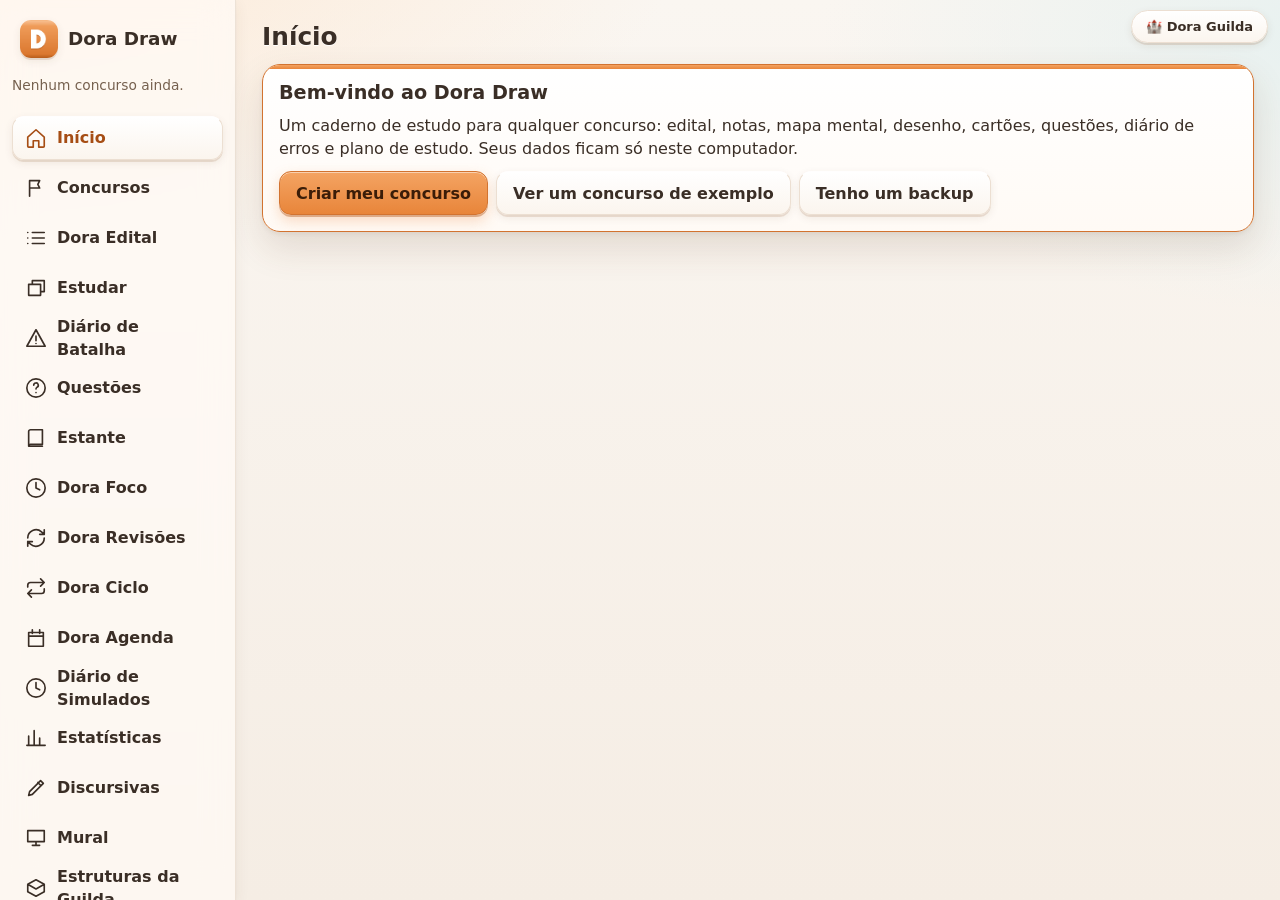
==== draw/index.html @ e2580a94 "Dora Draw edição geral dentro da Dora Guilda (draw/): organizador de estudo com edital, foco, revisõ" ====
<!doctype html>
<html lang="pt-BR" data-theme="claro" class="k3d">
<head>
<meta charset="utf-8">
<meta name="viewport" content="width=device-width, initial-scale=1, viewport-fit=cover">
<title>Dora Draw</title>
<link rel="icon" href="icones/icone-32.png">
<link rel="manifest" href="manifest.webmanifest">
<meta name="theme-color" content="#e8853a">
<link rel="apple-touch-icon" href="icones/icone-192.png">
<script src="src/tema-cedo.js"></script>
<script src="ponte.js"></script>
<link rel="stylesheet" href="temas/temas.css">
<link rel="stylesheet" href="temas/kit-3d.base.css">
<link rel="stylesheet" href="src/app.css">
</head>
<body>
<div id="app">
  <nav id="lateral" aria-label="Menu principal"></nav>
  <main id="principal" tabindex="-1"></main>
</div>
<nav id="baixo" aria-label="Menu rápido"></nav>
<div id="avisos" aria-live="polite"></div>
<script src="src/logica.js"></script>
<script src="src/db.js"></script>
<script src="src/editores.js"></script>
<script src="src/ia.js"></script>
<script src="src/app.js"></script>
<script src="src/v-conc.js"></script>
<script src="src/v-topico.js"></script>
<script src="src/v-estudo.js"></script>
<script src="src/v-banco.js"></script>
<script src="src/v-estante.js"></script>
<script src="src/v-plano.js"></script>
<script src="src/v-ia.js"></script>
<script src="src/v-extras.js"></script>
<script src="src/v-guilda.js"></script>
<script src="src/iniciar.js"></script>
<script src="pwa.js"></script>
</body>
</html>
---- draw/temas/temas.css ----
/* Temas da Reta Final: GERADO por gerar.js a partir de fonte-temas.js (não edite à mão).
   Mesmos nomes de tokens de app/src/styles.css. Cada tema vale em <html data-theme="id"> e em qualquer
   elemento com data-tema="id" (cartões-prévia). "claro" e "escuro" são idênticos aos de hoje; "auto" segue o sistema.
   Contraste conferido por contraste.js (texto 4,5:1; alto-contraste busca 7:1). */
:root[data-theme="claro"], [data-tema="claro"] {
  --bg: #faf6f1;
  --bg-2: #f4ebe1;
  --paper: #ffffff;
  --paper-2: #fffaf5;
  --inset: #f6efe7;
  --ink: #3a2e26;
  --muted: #76614f;
  --line: #ecdfd2;
  --line-forte: #a3876f;
  --accent: #a64d14;
  --accent-soft: #fdeedd;
  --on-accent: #ffffff;
  --destaque: #e8853a;
  --destaque-2: #f4a463;
  --destaque-hover: #d9742a;
  --destaque-borda: #d27330;
  --on-destaque: #3b1d08;
  --azul: #1f6470;
  --azul-soft: #e1eff1;
  --warn: #8a5600;
  --warn-soft: #fbf0d9;
  --ok: #23704a;
  --ok-soft: #e3f3e8;
  --bad: #b0372b;
  --bad-soft: #fbe5e1;
  --sec-treino: #fde3cc;
  --sec-treino-2: #fff1e4;
  --sec-treino-ico: #b4561a;
  --sec-memoria: #ece4f6;
  --sec-memoria-2: #f6f1fb;
  --sec-memoria-ico: #6a4a9c;
  --sec-acompanhar: #dcecee;
  --sec-acompanhar-2: #eef6f7;
  --sec-acompanhar-ico: #1f6470;
  --sec-apoio: #e2f1e4;
  --sec-apoio-2: #f1f8f2;
  --sec-apoio-ico: #2d6b3c;
  --marca-texto: #ffe7a8;
  --marca-texto-2: #d8efff;
  --vidro: rgba(255, 250, 245, .78);
  --vidro-borda: rgba(236, 223, 210, .9);
  --brilho: rgba(255, 255, 255, .95);
  --fundo-grad: radial-gradient(1100px 520px at 0% -8%, #fde9d5 0%, rgba(253, 233, 213, 0) 62%), radial-gradient(900px 480px at 105% 4%, #e7f1f0 0%, rgba(231, 241, 240, 0) 58%), linear-gradient(180deg, #faf6f1 0%, #f5ede4 100%);
  --sombra: 0 1px 2px rgba(92, 56, 26, .06), 0 8px 24px rgba(92, 56, 26, .10);
  --sombra-1: 0 1px 1px rgba(92, 56, 26, .05), 0 4px 14px rgba(92, 56, 26, .07);
  --sombra-2: 0 2px 4px rgba(92, 56, 26, .07), 0 16px 36px rgba(92, 56, 26, .14);
  --sombra-btn: inset 0 1px 0 rgba(255, 255, 255, .95), 0 2px 0 rgba(150, 96, 52, .16), 0 3px 8px rgba(92, 56, 26, .09);
  --sombra-btn-p: inset 0 1px 0 rgba(255, 255, 255, .5), 0 2px 0 rgba(170, 80, 20, .38), 0 6px 14px rgba(232, 133, 58, .28);
  --sombra-afundado: inset 0 2px 4px rgba(92, 56, 26, .14);
  --sombra-ponto: 0 1px 3px rgba(92, 56, 26, .28);
  --grad-btn: linear-gradient(180deg, #ffffff 0%, #fbf5ee 100%);
  --grad-btn-p: linear-gradient(180deg, #f4a463 0%, #e8853a 100%);
  --grad-btn-p-hover: linear-gradient(180deg, #f2994f 0%, #d9742a 100%);
  color-scheme: light;
}
:root[data-theme="escuro"], [data-tema="escuro"] {
  --bg: #2a2420;
  --bg-2: #241f1b;
  --paper: #342c27;
  --paper-2: #3a312b;
  --inset: #2e2723;
  --ink: #f2e8df;
  --muted: #c9b6a7;
  --line: #4a3f37;
  --line-forte: #8f7a6a;
  --accent: #f2a66a;
  --accent-soft: #4a3424;
  --on-accent: #2a1606;
  --destaque: #e8964f;
  --destaque-2: #f0a865;
  --destaque-hover: #f2a870;
  --destaque-borda: #c47a3c;
  --on-destaque: #2a1606;
  --azul: #7cc4cf;
  --azul-soft: #1f3a3e;
  --warn: #f0bf6a;
  --warn-soft: #46381f;
  --ok: #7fd3a0;
  --ok-soft: #213a2b;
  --bad: #f4998d;
  --bad-soft: #4a2925;
  --sec-treino: #4a3424;
  --sec-treino-2: #3f2e22;
  --sec-treino-ico: #f2a66a;
  --sec-memoria: #3b3348;
  --sec-memoria-2: #342d40;
  --sec-memoria-ico: #c7b3ea;
  --sec-acompanhar: #1f3a3e;
  --sec-acompanhar-2: #1d3336;
  --sec-acompanhar-ico: #7cc4cf;
  --sec-apoio: #233a2a;
  --sec-apoio-2: #203325;
  --sec-apoio-ico: #8fd3a0;
  --marca-texto: #5a4a1e;
  --marca-texto-2: #1f3d52;
  --vidro: rgba(52, 44, 39, .82);
  --vidro-borda: rgba(255, 236, 220, .10);
  --brilho: rgba(255, 236, 220, .08);
  --fundo-grad: radial-gradient(1100px 520px at 0% -8%, #3a2c22 0%, rgba(58, 44, 34, 0) 62%), radial-gradient(900px 480px at 105% 4%, #22302f 0%, rgba(34, 48, 47, 0) 58%), linear-gradient(180deg, #2a2420 0%, #241f1b 100%);
  --sombra: 0 1px 2px rgba(0, 0, 0, .30), 0 8px 24px rgba(0, 0, 0, .28);
  --sombra-1: 0 1px 1px rgba(0, 0, 0, .25), 0 4px 14px rgba(0, 0, 0, .22);
  --sombra-2: 0 2px 4px rgba(0, 0, 0, .30), 0 16px 36px rgba(0, 0, 0, .34);
  --sombra-btn: inset 0 1px 0 rgba(255, 236, 220, .08), 0 2px 0 rgba(0, 0, 0, .35), 0 3px 8px rgba(0, 0, 0, .25);
  --sombra-btn-p: inset 0 1px 0 rgba(255, 236, 220, .35), 0 2px 0 rgba(0, 0, 0, .4), 0 6px 14px rgba(0, 0, 0, .3);
  --sombra-afundado: inset 0 2px 4px rgba(0, 0, 0, .35);
  --sombra-ponto: 0 1px 3px rgba(0, 0, 0, .5);
  --grad-btn: linear-gradient(180deg, #3a312b 0%, #342c27 100%);
  --grad-btn-p: linear-gradient(180deg, #f0a865 0%, #e8964f 100%);
  --grad-btn-p-hover: linear-gradient(180deg, #f3b47a 0%, #eba05c 100%);
  color-scheme: dark;
}
:root[data-theme="grafite"], [data-tema="grafite"] {
  --bg: #23272e;
  --bg-2: #1e2228;
  --paper: #2d323b;
  --paper-2: #333944;
  --inset: #272b33;
  --ink: #e9edf3;
  --muted: #aeb7c4;
  --line: #3e4551;
  --line-forte: #7f8999;
  --accent: #93bbf2;
  --accent-soft: #2b3b52;
  --on-accent: #0f1d33;
  --destaque: #75a6ea;
  --destaque-2: #8ab5ef;
  --destaque-hover: #9cc2f3;
  --destaque-borda: #5585c6;
  --on-destaque: #0c1829;
  --azul: #8ccadb;
  --azul-soft: #20363f;
  --warn: #f0c275;
  --warn-soft: #41381f;
  --ok: #88d7a8;
  --ok-soft: #1f392c;
  --bad: #f4a299;
  --bad-soft: #4a2b2b;
  --sec-treino: #47372a;
  --sec-treino-2: #3d3026;
  --sec-treino-ico: #f1aa72;
  --sec-memoria: #3a3651;
  --sec-memoria-2: #332f48;
  --sec-memoria-ico: #c6b8ef;
  --sec-acompanhar: #203b44;
  --sec-acompanhar-2: #1d343b;
  --sec-acompanhar-ico: #86cbd9;
  --sec-apoio: #253b2f;
  --sec-apoio-2: #213429;
  --sec-apoio-ico: #93d6a8;
  --marca-texto: #5a4c22;
  --marca-texto-2: #21405a;
  --vidro: rgba(45, 50, 59, 0.82);
  --vidro-borda: rgba(220, 232, 255, 0.11);
  --brilho: rgba(220, 232, 255, 0.1);
  --fundo-grad: radial-gradient(1100px 520px at 0% -8%, #303846 0%, rgba(48, 56, 70, 0) 62%), radial-gradient(900px 480px at 105% 4%, #243338 0%, rgba(36, 51, 56, 0) 58%), linear-gradient(180deg, #23272e 0%, #1e2228 100%);
  --sombra: 0 1px 2px rgba(0, 0, 0, .34), 0 10px 26px rgba(0, 0, 0, .32);
  --sombra-1: 0 1px 1px rgba(0, 0, 0, .30), 0 4px 14px rgba(0, 0, 0, .26);
  --sombra-2: 0 2px 4px rgba(0, 0, 0, .36), 0 18px 40px rgba(0, 0, 0, .40);
  --sombra-btn: inset 0 1px 0 rgba(220, 232, 255, 0.1), 0 2px 0 rgba(0, 0, 0, .40), 0 3px 8px rgba(0, 0, 0, .28);
  --sombra-btn-p: inset 0 1px 0 rgba(255, 255, 255, .38), 0 2px 0 rgba(0, 0, 0, .45), 0 6px 16px rgba(117, 166, 234, .30);
  --sombra-afundado: inset 0 2px 5px rgba(0, 0, 0, .42);
  --sombra-ponto: 0 1px 3px rgba(0, 0, 0, .55);
  --grad-btn: linear-gradient(180deg, #333944 0%, #2d323b 100%);
  --grad-btn-p: linear-gradient(180deg, #8ab5ef 0%, #75a6ea 100%);
  --grad-btn-p-hover: linear-gradient(180deg, #9cc2f3 0%, #8ab5ef 100%);
  color-scheme: dark;
}
:root[data-theme="meia-noite"], [data-tema="meia-noite"] {
  --bg: #162034;
  --bg-2: #121a2c;
  --paper: #1f2a46;
  --paper-2: #25314f;
  --inset: #19233a;
  --ink: #ebf0fb;
  --muted: #adbad3;
  --line: #33405f;
  --line-forte: #7586ab;
  --accent: #ffc46b;
  --accent-soft: #3b3422;
  --on-accent: #241600;
  --destaque: #f5b14a;
  --destaque-2: #f8c16c;
  --destaque-hover: #fac97b;
  --destaque-borda: #c98b2c;
  --on-destaque: #221400;
  --azul: #92c7ff;
  --azul-soft: #1e3557;
  --warn: #ffd481;
  --warn-soft: #3d3521;
  --ok: #87dcaa;
  --ok-soft: #183b2e;
  --bad: #ffa398;
  --bad-soft: #4a2433;
  --sec-treino: #3e3425;
  --sec-treino-2: #362e23;
  --sec-treino-ico: #f8c16c;
  --sec-memoria: #302e57;
  --sec-memoria-2: #2a294d;
  --sec-memoria-ico: #c5bbf3;
  --sec-acompanhar: #1c3752;
  --sec-acompanhar-2: #1a3149;
  --sec-acompanhar-ico: #92c7ff;
  --sec-apoio: #1e3b37;
  --sec-apoio-2: #1b3431;
  --sec-apoio-ico: #90ddc1;
  --marca-texto: #5c4a18;
  --marca-texto-2: #1e4060;
  --vidro: rgba(31, 42, 70, 0.82);
  --vidro-borda: rgba(210, 225, 255, 0.12);
  --brilho: rgba(210, 225, 255, 0.11);
  --fundo-grad: radial-gradient(1100px 520px at 0% -8%, #26335e 0%, rgba(38, 51, 94, 0) 62%), radial-gradient(900px 480px at 105% 4%, #3a3122 0%, rgba(58, 49, 34, 0) 58%), linear-gradient(180deg, #162034 0%, #121a2c 100%);
  --sombra: 0 1px 2px rgba(0, 0, 0, .34), 0 10px 26px rgba(0, 0, 0, .32);
  --sombra-1: 0 1px 1px rgba(0, 0, 0, .30), 0 4px 14px rgba(0, 0, 0, .26);
  --sombra-2: 0 2px 4px rgba(0, 0, 0, .36), 0 18px 40px rgba(0, 0, 0, .40);
  --sombra-btn: inset 0 1px 0 rgba(210, 225, 255, 0.11), 0 2px 0 rgba(0, 0, 0, .40), 0 3px 8px rgba(0, 0, 0, .28);
  --sombra-btn-p: inset 0 1px 0 rgba(255, 255, 255, .38), 0 2px 0 rgba(0, 0, 0, .45), 0 6px 16px rgba(245, 177, 74, .30);
  --sombra-afundado: inset 0 2px 5px rgba(0, 0, 0, .42);
  --sombra-ponto: 0 1px 3px rgba(0, 0, 0, .55);
  --grad-btn: linear-gradient(180deg, #25314f 0%, #1f2a46 100%);
  --grad-btn-p: linear-gradient(180deg, #f8c16c 0%, #f5b14a 100%);
  --grad-btn-p-hover: linear-gradient(180deg, #fac97b 0%, #f8c16c 100%);
  color-scheme: dark;
}
:root[data-theme="oceano"], [data-tema="oceano"] {
  --bg: #f1f8f9;
  --bg-2: #e3f1f3;
  --paper: #ffffff;
  --paper-2: #f6fbfc;
  --inset: #e8f3f5;
  --ink: #15343b;
  --muted: #4a6971;
  --line: #d3e6ea;
  --line-forte: #7a99a1;
  --accent: #0b6875;
  --accent-soft: #dcf1f4;
  --on-accent: #ffffff;
  --destaque: #2bb3c0;
  --destaque-2: #5ccad4;
  --destaque-hover: #22a3b0;
  --destaque-borda: #1d97a3;
  --on-destaque: #04262b;
  --azul: #1d5f8a;
  --azul-soft: #e0edf7;
  --warn: #8a5600;
  --warn-soft: #fbf0d9;
  --ok: #1f6e48;
  --ok-soft: #e0f2e8;
  --bad: #ad3428;
  --bad-soft: #fbe4e0;
  --sec-treino: #fde2d4;
  --sec-treino-2: #fff1ea;
  --sec-treino-ico: #ad4b1c;
  --sec-memoria: #e4e5f8;
  --sec-memoria-2: #f2f3fc;
  --sec-memoria-ico: #4d4fa0;
  --sec-acompanhar: #d4eef2;
  --sec-acompanhar-2: #eaf7f9;
  --sec-acompanhar-ico: #0b6875;
  --sec-apoio: #dcf2e5;
  --sec-apoio-2: #eef9f2;
  --sec-apoio-ico: #24683f;
  --marca-texto: #fff0a8;
  --marca-texto-2: #cdeefa;
  --vidro: rgba(246, 251, 252, 0.78);
  --vidro-borda: rgba(211, 230, 234, .9);
  --brilho: rgba(255, 255, 255, .95);
  --fundo-grad: radial-gradient(1100px 520px at 0% -8%, #d2eff2 0%, rgba(210, 239, 242, 0) 62%), radial-gradient(900px 480px at 105% 4%, #e1ebfa 0%, rgba(225, 235, 250, 0) 58%), linear-gradient(180deg, #f1f8f9 0%, #e5f1f3 100%);
  --sombra: 0 1px 2px rgba(20, 74, 84, .06), 0 8px 24px rgba(20, 74, 84, .10);
  --sombra-1: 0 1px 1px rgba(20, 74, 84, .05), 0 4px 14px rgba(20, 74, 84, .07);
  --sombra-2: 0 2px 4px rgba(20, 74, 84, .07), 0 16px 36px rgba(20, 74, 84, .14);
  --sombra-btn: inset 0 1px 0 rgba(255, 255, 255, .95), 0 2px 0 rgba(40, 120, 130, .18), 0 3px 8px rgba(20, 74, 84, .09);
  --sombra-btn-p: inset 0 1px 0 rgba(255, 255, 255, .5), 0 2px 0 rgba(20, 120, 130, .38), 0 6px 14px rgba(43, 179, 192, .28);
  --sombra-afundado: inset 0 2px 4px rgba(20, 74, 84, .14);
  --sombra-ponto: 0 1px 3px rgba(20, 74, 84, .28);
  --grad-btn: linear-gradient(180deg, #ffffff 0%, #f1f8f9 100%);
  --grad-btn-p: linear-gradient(180deg, #5ccad4 0%, #2bb3c0 100%);
  --grad-btn-p-hover: linear-gradient(180deg, #2bb3c0 0%, #22a3b0 100%);
  color-scheme: light;
}
:root[data-theme="floresta"], [data-tema="floresta"] {
  --bg: #f3f6f0;
  --bg-2: #e8eee2;
  --paper: #ffffff;
  --paper-2: #f8faf5;
  --inset: #ecf1e7;
  --ink: #23321f;
  --muted: #55654f;
  --line: #dce5d4;
  --line-forte: #86977c;
  --accent: #3d692c;
  --accent-soft: #e6f0dd;
  --on-accent: #ffffff;
  --destaque: #7fae5e;
  --destaque-2: #9cc47e;
  --destaque-hover: #71a150;
  --destaque-borda: #64924a;
  --on-destaque: #122108;
  --azul: #2a646e;
  --azul-soft: #e0eef0;
  --warn: #865300;
  --warn-soft: #f8efd6;
  --ok: #286938;
  --ok-soft: #e2f1e4;
  --bad: #a8372b;
  --bad-soft: #f8e4df;
  --sec-treino: #f5e4cf;
  --sec-treino-2: #fbf2e7;
  --sec-treino-ico: #985619;
  --sec-memoria: #ebe4f3;
  --sec-memoria-2: #f5f1f9;
  --sec-memoria-ico: #67508e;
  --sec-acompanhar: #dbebeb;
  --sec-acompanhar-2: #eef6f6;
  --sec-acompanhar-ico: #2a646e;
  --sec-apoio: #dfeed4;
  --sec-apoio-2: #f0f7eb;
  --sec-apoio-ico: #3d692c;
  --marca-texto: #fbe9a0;
  --marca-texto-2: #d6eedd;
  --vidro: rgba(248, 250, 245, 0.78);
  --vidro-borda: rgba(220, 229, 212, .9);
  --brilho: rgba(255, 255, 255, .95);
  --fundo-grad: radial-gradient(1100px 520px at 0% -8%, #e0edd3 0%, rgba(224, 237, 211, 0) 62%), radial-gradient(900px 480px at 105% 4%, #eeeed8 0%, rgba(238, 238, 216, 0) 58%), linear-gradient(180deg, #f3f6f0 0%, #e9efe3 100%);
  --sombra: 0 1px 2px rgba(42, 62, 30, .06), 0 8px 24px rgba(42, 62, 30, .10);
  --sombra-1: 0 1px 1px rgba(42, 62, 30, .05), 0 4px 14px rgba(42, 62, 30, .07);
  --sombra-2: 0 2px 4px rgba(42, 62, 30, .07), 0 16px 36px rgba(42, 62, 30, .14);
  --sombra-btn: inset 0 1px 0 rgba(255, 255, 255, .95), 0 2px 0 rgba(80, 110, 60, .18), 0 3px 8px rgba(42, 62, 30, .09);
  --sombra-btn-p: inset 0 1px 0 rgba(255, 255, 255, .5), 0 2px 0 rgba(70, 110, 40, .38), 0 6px 14px rgba(127, 174, 94, .28);
  --sombra-afundado: inset 0 2px 4px rgba(42, 62, 30, .14);
  --sombra-ponto: 0 1px 3px rgba(42, 62, 30, .28);
  --grad-btn: linear-gradient(180deg, #ffffff 0%, #f4f7f1 100%);
  --grad-btn-p: linear-gradient(180deg, #9cc47e 0%, #7fae5e 100%);
  --grad-btn-p-hover: linear-gradient(180deg, #7fae5e 0%, #71a150 100%);
  color-scheme: light;
}
:root[data-theme="lavanda"], [data-tema="lavanda"] {
  --bg: #f6f3fa;
  --bg-2: #ece6f5;
  --paper: #ffffff;
  --paper-2: #fbf9fd;
  --inset: #f0ebf7;
  --ink: #2d2540;
  --muted: #62587a;
  --line: #e3dcef;
  --line-forte: #958aab;
  --accent: #673da5;
  --accent-soft: #efe6fb;
  --on-accent: #ffffff;
  --destaque: #a882e2;
  --destaque-2: #bd9eeb;
  --destaque-hover: #9a72d9;
  --destaque-borda: #8a63c8;
  --on-destaque: #1c0c35;
  --azul: #2e5e8e;
  --azul-soft: #e3edf7;
  --warn: #8a5600;
  --warn-soft: #fbf0d9;
  --ok: #23704a;
  --ok-soft: #e3f3e8;
  --bad: #b0372b;
  --bad-soft: #fbe5e1;
  --sec-treino: #fbe1d6;
  --sec-treino-2: #fdf0ea;
  --sec-treino-ico: #a54d20;
  --sec-memoria: #e8def8;
  --sec-memoria-2: #f4effc;
  --sec-memoria-ico: #673da5;
  --sec-acompanhar: #dae8f5;
  --sec-acompanhar-2: #edf4fa;
  --sec-acompanhar-ico: #2e5e8e;
  --sec-apoio: #dff1e6;
  --sec-apoio-2: #f0f8f3;
  --sec-apoio-ico: #2b693a;
  --marca-texto: #fde9a8;
  --marca-texto-2: #e2dcff;
  --vidro: rgba(251, 249, 253, 0.78);
  --vidro-borda: rgba(227, 220, 239, .9);
  --brilho: rgba(255, 255, 255, .95);
  --fundo-grad: radial-gradient(1100px 520px at 0% -8%, #ebdffb 0%, rgba(235, 223, 251, 0) 62%), radial-gradient(900px 480px at 105% 4%, #fbe3ee 0%, rgba(251, 227, 238, 0) 58%), linear-gradient(180deg, #f6f3fa 0%, #eee8f6 100%);
  --sombra: 0 1px 2px rgba(62, 40, 104, .06), 0 8px 24px rgba(62, 40, 104, .10);
  --sombra-1: 0 1px 1px rgba(62, 40, 104, .05), 0 4px 14px rgba(62, 40, 104, .07);
  --sombra-2: 0 2px 4px rgba(62, 40, 104, .07), 0 16px 36px rgba(62, 40, 104, .14);
  --sombra-btn: inset 0 1px 0 rgba(255, 255, 255, .95), 0 2px 0 rgba(110, 80, 160, .18), 0 3px 8px rgba(62, 40, 104, .09);
  --sombra-btn-p: inset 0 1px 0 rgba(255, 255, 255, .5), 0 2px 0 rgba(100, 60, 170, .38), 0 6px 14px rgba(168, 130, 226, .28);
  --sombra-afundado: inset 0 2px 4px rgba(62, 40, 104, .14);
  --sombra-ponto: 0 1px 3px rgba(62, 40, 104, .28);
  --grad-btn: linear-gradient(180deg, #ffffff 0%, #f7f4fb 100%);
  --grad-btn-p: linear-gradient(180deg, #bd9eeb 0%, #a882e2 100%);
  --grad-btn-p-hover: linear-gradient(180deg, #a882e2 0%, #9a72d9 100%);
  color-scheme: light;
}
:root[data-theme="areia"], [data-tema="areia"] {
  --bg: #f4ecd8;
  --bg-2: #ebe0c6;
  --paper: #fbf6ea;
  --paper-2: #f8f1e0;
  --inset: #efe5cd;
  --ink: #3b2f1e;
  --muted: #67563c;
  --line: #e2d5b8;
  --line-forte: #97845f;
  --accent: #86460f;
  --accent-soft: #f3e2c4;
  --on-accent: #fffaf0;
  --destaque: #cc8d42;
  --destaque-2: #dba560;
  --destaque-hover: #bd7d32;
  --destaque-borda: #a8702d;
  --on-destaque: #281603;
  --azul: #2c5b62;
  --azul-soft: #e0e8df;
  --warn: #7a4f00;
  --warn-soft: #f3e6c4;
  --ok: #2b663b;
  --ok-soft: #e3ecd6;
  --bad: #9f3529;
  --bad-soft: #f4ddd0;
  --sec-treino: #f2dbbf;
  --sec-treino-2: #f8ecd8;
  --sec-treino-ico: #8f4b14;
  --sec-memoria: #e8dde6;
  --sec-memoria-2: #f3ecee;
  --sec-memoria-ico: #684779;
  --sec-acompanhar: #dae3d8;
  --sec-acompanhar-2: #ebf0e6;
  --sec-acompanhar-ico: #2c5b62;
  --sec-apoio: #e1e7cb;
  --sec-apoio-2: #eff2e0;
  --sec-apoio-ico: #46652a;
  --marca-texto: #f5dd88;
  --marca-texto-2: #d3e4dd;
  --vidro: rgba(248, 241, 224, 0.8);
  --vidro-borda: rgba(226, 213, 184, .9);
  --brilho: rgba(255, 252, 242, .95);
  --fundo-grad: radial-gradient(1100px 520px at 0% -8%, #f1ddba 0%, rgba(241, 221, 186, 0) 62%), radial-gradient(900px 480px at 105% 4%, #e7e5cd 0%, rgba(231, 229, 205, 0) 58%), linear-gradient(180deg, #f4ecd8 0%, #ece1c8 100%);
  --sombra: 0 1px 2px rgba(92, 66, 28, .06), 0 8px 24px rgba(92, 66, 28, .10);
  --sombra-1: 0 1px 1px rgba(92, 66, 28, .05), 0 4px 14px rgba(92, 66, 28, .07);
  --sombra-2: 0 2px 4px rgba(92, 66, 28, .07), 0 16px 36px rgba(92, 66, 28, .14);
  --sombra-btn: inset 0 1px 0 rgba(255, 252, 242, .95), 0 2px 0 rgba(140, 104, 56, .18), 0 3px 8px rgba(92, 66, 28, .09);
  --sombra-btn-p: inset 0 1px 0 rgba(255, 255, 255, .5), 0 2px 0 rgba(150, 90, 30, .38), 0 6px 14px rgba(204, 141, 66, .28);
  --sombra-afundado: inset 0 2px 4px rgba(92, 66, 28, .14);
  --sombra-ponto: 0 1px 3px rgba(92, 66, 28, .28);
  --grad-btn: linear-gradient(180deg, #fbf6ea 0%, #f5eedd 100%);
  --grad-btn-p: linear-gradient(180deg, #dba560 0%, #cc8d42 100%);
  --grad-btn-p-hover: linear-gradient(180deg, #cc8d42 0%, #bd7d32 100%);
  color-scheme: light;
}
:root[data-theme="neon"], [data-tema="neon"] {
  --bg: #1a1b2c;
  --bg-2: #161727;
  --paper: #23253a;
  --paper-2: #292b44;
  --inset: #1e2033;
  --ink: #eff0ff;
  --muted: #b3b6d9;
  --line: #363859;
  --line-forte: #7a7eb0;
  --accent: #5ae6f2;
  --accent-soft: #143a45;
  --on-accent: #03161a;
  --destaque: #ff62c9;
  --destaque-2: #ff86d7;
  --destaque-hover: #ff7ad2;
  --destaque-borda: #c43f9a;
  --on-destaque: #2a0420;
  --azul: #78bdff;
  --azul-soft: #1a2e4c;
  --warn: #ffd36b;
  --warn-soft: #3b3219;
  --ok: #64f0ab;
  --ok-soft: #133a2b;
  --bad: #ff8fa0;
  --bad-soft: #46192c;
  --sec-treino: #3d1c3b;
  --sec-treino-2: #341935;
  --sec-treino-ico: #ff86d7;
  --sec-memoria: #2c2150;
  --sec-memoria-2: #271e47;
  --sec-memoria-ico: #c6aaff;
  --sec-acompanhar: #113642;
  --sec-acompanhar-2: #10303a;
  --sec-acompanhar-ico: #5ae6f2;
  --sec-apoio: #143b30;
  --sec-apoio-2: #12342a;
  --sec-apoio-ico: #64f0ab;
  --marca-texto: #4c3c12;
  --marca-texto-2: #15395c;
  --vidro: rgba(35, 37, 58, 0.8);
  --vidro-borda: rgba(180, 240, 255, 0.16);
  --brilho: rgba(180, 240, 255, 0.13);
  --fundo-grad: radial-gradient(1100px 520px at 0% -8%, #33184c 0%, rgba(51, 24, 76, 0) 62%), radial-gradient(900px 480px at 105% 4%, #0f3444 0%, rgba(15, 52, 68, 0) 58%), linear-gradient(180deg, #1a1b2c 0%, #161727 100%);
  --sombra: 0 1px 2px rgba(0, 0, 0, .34), 0 10px 26px rgba(0, 0, 0, .32);
  --sombra-1: 0 1px 1px rgba(0, 0, 0, .30), 0 4px 14px rgba(0, 0, 0, .26);
  --sombra-2: 0 2px 4px rgba(0, 0, 0, .36), 0 18px 40px rgba(0, 0, 0, .40);
  --sombra-btn: inset 0 1px 0 rgba(180, 240, 255, 0.13), 0 2px 0 rgba(0, 0, 0, .40), 0 3px 8px rgba(0, 0, 0, .28);
  --sombra-btn-p: inset 0 1px 0 rgba(255, 255, 255, .38), 0 2px 0 rgba(0, 0, 0, .45), 0 6px 16px rgba(255, 98, 201, .30);
  --sombra-afundado: inset 0 2px 5px rgba(0, 0, 0, .42);
  --sombra-ponto: 0 1px 3px rgba(0, 0, 0, .55);
  --grad-btn: linear-gradient(180deg, #292b44 0%, #23253a 100%);
  --grad-btn-p: linear-gradient(180deg, #ff86d7 0%, #ff62c9 100%);
  --grad-btn-p-hover: linear-gradient(180deg, #ff7ad2 0%, #ff86d7 100%);
  color-scheme: dark;
}
:root[data-theme="alto-contraste"], [data-tema="alto-contraste"] {
  --bg: #fffef9;
  --bg-2: #f5f3ea;
  --paper: #ffffff;
  --paper-2: #fffef9;
  --inset: #f2f0e6;
  --ink: #0b0b0b;
  --muted: #2e2e2e;
  --line: #6b6b6b;
  --line-forte: #3a3a3a;
  --accent: #8a2c00;
  --accent-soft: #fff0e0;
  --on-accent: #ffffff;
  --destaque: #ffb36b;
  --destaque-2: #ffc38a;
  --destaque-hover: #ffa552;
  --destaque-borda: #5a2a00;
  --on-destaque: #000000;
  --azul: #003f6b;
  --azul-soft: #e6f1fa;
  --warn: #5e3800;
  --warn-soft: #fff3d6;
  --ok: #0a4f2c;
  --ok-soft: #e3f5ea;
  --bad: #8a1a0f;
  --bad-soft: #ffe7e2;
  --sec-treino: #ffe4cc;
  --sec-treino-2: #fff1e4;
  --sec-treino-ico: #7a3300;
  --sec-memoria: #ece2fb;
  --sec-memoria-2: #f6f1fd;
  --sec-memoria-ico: #4a2785;
  --sec-acompanhar: #d9edf0;
  --sec-acompanhar-2: #eef7f8;
  --sec-acompanhar-ico: #0d4a55;
  --sec-apoio: #ddf2e2;
  --sec-apoio-2: #eff9f1;
  --sec-apoio-ico: #1a5229;
  --marca-texto: #ffe26a;
  --marca-texto-2: #bfe6ff;
  --vidro: rgba(255, 255, 255, .95);
  --vidro-borda: rgba(0, 0, 0, .55);
  --brilho: rgba(255, 255, 255, 1);
  --fundo-grad: linear-gradient(180deg, #fffef9 0%, #f6f4ec 100%);
  --sombra: 0 1px 0 rgba(0, 0, 0, .40), 0 8px 20px rgba(0, 0, 0, .16);
  --sombra-1: 0 1px 0 rgba(0, 0, 0, .35), 0 4px 12px rgba(0, 0, 0, .12);
  --sombra-2: 0 2px 0 rgba(0, 0, 0, .40), 0 14px 30px rgba(0, 0, 0, .22);
  --sombra-btn: inset 0 1px 0 rgba(255, 255, 255, 1), 0 2px 0 rgba(0, 0, 0, .55), 0 3px 8px rgba(0, 0, 0, .14);
  --sombra-btn-p: inset 0 1px 0 rgba(255, 255, 255, .6), 0 2px 0 rgba(0, 0, 0, .7), 0 6px 14px rgba(0, 0, 0, .2);
  --sombra-afundado: inset 0 2px 4px rgba(0, 0, 0, .28);
  --sombra-ponto: 0 1px 3px rgba(0, 0, 0, .5);
  --grad-btn: linear-gradient(180deg, #ffffff 0%, #f4f2ea 100%);
  --grad-btn-p: linear-gradient(180deg, #ffc38a 0%, #ffb36b 100%);
  --grad-btn-p-hover: linear-gradient(180deg, #ffb36b 0%, #ffa552 100%);
  color-scheme: light;
}
:root[data-theme="retafinal"], [data-tema="retafinal"] {
  --bg: #eef3f3;
  --bg-2: #e2ecec;
  --paper: #ffffff;
  --paper-2: #f6fafa;
  --inset: #e8f0f1;
  --ink: #0b2a33;
  --muted: #4f6b73;
  --line: #cbdadd;
  --line-forte: #6f8f97;
  --accent: #b34600;
  --accent-soft: #ffe9d6;
  --on-accent: #ffffff;
  --destaque: #ff7a00;
  --destaque-2: #ff9a3d;
  --destaque-hover: #e86e00;
  --destaque-borda: #d96a00;
  --on-destaque: #1b1204;
  --azul: #0a3d4a;
  --azul-soft: #d9eef0;
  --warn: #9a5b00;
  --warn-soft: #fbebd0;
  --ok: #26731a;
  --ok-soft: #e3f3d9;
  --bad: #c62828;
  --bad-soft: #fbe0de;
  --sec-treino: #ffe3cc;
  --sec-treino-2: #fff1e4;
  --sec-treino-ico: #b14400;
  --sec-memoria: #e6e0f2;
  --sec-memoria-2: #f2eef9;
  --sec-memoria-ico: #5e4690;
  --sec-acompanhar: #d9eef0;
  --sec-acompanhar-2: #ecf6f7;
  --sec-acompanhar-ico: #0a3d4a;
  --sec-apoio: #e1f2d6;
  --sec-apoio-2: #f0f8ea;
  --sec-apoio-ico: #26731a;
  --marca-texto: #ffe7a8;
  --marca-texto-2: #d8efff;
  --vidro: rgba(246, 250, 250, 0.78);
  --vidro-borda: rgba(203, 218, 221, .9);
  --brilho: rgba(255, 255, 255, .95);
  --fundo-grad: radial-gradient(1100px 520px at 0% -8%, #d9eef0 0%, rgba(217, 238, 240, 0) 62%), radial-gradient(900px 480px at 105% 4%, #ffe7d2 0%, rgba(255, 231, 210, 0) 58%), linear-gradient(180deg, #eef3f3 0%, #e4eded 100%);
  --sombra: 0 1px 2px rgba(10, 61, 74, .06), 0 8px 24px rgba(10, 61, 74, .10);
  --sombra-1: 0 1px 1px rgba(10, 61, 74, .05), 0 4px 14px rgba(10, 61, 74, .07);
  --sombra-2: 0 2px 4px rgba(10, 61, 74, .07), 0 16px 36px rgba(10, 61, 74, .14);
  --sombra-btn: inset 0 1px 0 rgba(255, 255, 255, .95), 0 2px 0 rgba(60, 120, 130, .18), 0 3px 8px rgba(10, 61, 74, .09);
  --sombra-btn-p: inset 0 1px 0 rgba(255, 255, 255, .5), 0 2px 0 rgba(170, 80, 0, .38), 0 6px 14px rgba(255, 122, 0, .28);
  --sombra-afundado: inset 0 2px 4px rgba(10, 61, 74, .14);
  --sombra-ponto: 0 1px 3px rgba(10, 61, 74, .28);
  --grad-btn: linear-gradient(180deg, #ffffff 0%, #f3f8f8 100%);
  --grad-btn-p: linear-gradient(180deg, #ff9a3d 0%, #ff7a00 100%);
  --grad-btn-p-hover: linear-gradient(180deg, #ff7a00 0%, #e86e00 100%);
  color-scheme: light;
}
:root[data-theme="petroleo"], [data-tema="petroleo"] {
  --bg: #062129;
  --bg-2: #041a20;
  --paper: #0a323d;
  --paper-2: #0e3f4c;
  --inset: #08292f;
  --ink: #e8f6f4;
  --muted: #8fb5bc;
  --line: #14505e;
  --line-forte: #5e98a4;
  --accent: #ff8a1f;
  --accent-soft: #3a2a14;
  --on-accent: #041a20;
  --destaque: #ff7a00;
  --destaque-2: #ff9a3d;
  --destaque-hover: #ff9333;
  --destaque-borda: #cc6200;
  --on-destaque: #041a20;
  --azul: #6ec6d6;
  --azul-soft: #0f3f4a;
  --warn: #ffb84d;
  --warn-soft: #3a2a0e;
  --ok: #8bd33f;
  --ok-soft: #1f3a12;
  --bad: #ff8a7a;
  --bad-soft: #42201c;
  --sec-treino: #47301a;
  --sec-treino-2: #3c2b1a;
  --sec-treino-ico: #ffa04d;
  --sec-memoria: #2c3358;
  --sec-memoria-2: #272d4d;
  --sec-memoria-ico: #bfb6f2;
  --sec-acompanhar: #0f4350;
  --sec-acompanhar-2: #0d3a46;
  --sec-acompanhar-ico: #6ec6d6;
  --sec-apoio: #1f3f1c;
  --sec-apoio-2: #1b3619;
  --sec-apoio-ico: #8bd33f;
  --marca-texto: #4a3f12;
  --marca-texto-2: #0f4659;
  --vidro: rgba(10, 50, 61, 0.82);
  --vidro-borda: rgba(80, 200, 220, 0.12);
  --brilho: rgba(80, 200, 220, 0.1);
  --fundo-grad: radial-gradient(1100px 520px at 0% -8%, #0b4a5a 0%, rgba(11, 74, 90, 0) 62%), radial-gradient(900px 480px at 105% 4%, #073039 0%, rgba(7, 48, 57, 0) 58%), linear-gradient(180deg, #062129 0%, #041a20 100%);
  --sombra: 0 1px 2px rgba(0, 0, 0, .34), 0 10px 26px rgba(0, 0, 0, .32);
  --sombra-1: 0 1px 1px rgba(0, 0, 0, .30), 0 4px 14px rgba(0, 0, 0, .26);
  --sombra-2: 0 2px 4px rgba(0, 0, 0, .36), 0 18px 40px rgba(0, 0, 0, .40);
  --sombra-btn: inset 0 1px 0 rgba(80, 200, 220, 0.1), 0 2px 0 rgba(0, 0, 0, .40), 0 3px 8px rgba(0, 0, 0, .28);
  --sombra-btn-p: inset 0 1px 0 rgba(255, 255, 255, .38), 0 2px 0 rgba(0, 0, 0, .45), 0 6px 16px rgba(255, 122, 0, .30);
  --sombra-afundado: inset 0 2px 5px rgba(0, 0, 0, .42);
  --sombra-ponto: 0 1px 3px rgba(0, 0, 0, .55);
  --grad-btn: linear-gradient(180deg, #0e3f4c 0%, #0a323d 100%);
  --grad-btn-p: linear-gradient(180deg, #ff9a3d 0%, #ff7a00 100%);
  --grad-btn-p-hover: linear-gradient(180deg, #ff9333 0%, #ff9a3d 100%);
  color-scheme: dark;
}
:root[data-theme="laranja"], [data-tema="laranja"] {
  --bg: #f5f3f0;
  --bg-2: #ece8e2;
  --paper: #ffffff;
  --paper-2: #faf8f5;
  --inset: #efebe5;
  --ink: #1b1b1d;
  --muted: #5e5e63;
  --line: #e1dcd5;
  --line-forte: #8a8378;
  --accent: #b34600;
  --accent-soft: #ffe9d6;
  --on-accent: #ffffff;
  --destaque: #ff7a00;
  --destaque-2: #ff9a3d;
  --destaque-hover: #e86e00;
  --destaque-borda: #d96a00;
  --on-destaque: #1b1204;
  --azul: #1f6470;
  --azul-soft: #e1eff1;
  --warn: #9a5b00;
  --warn-soft: #fbebd0;
  --ok: #26731a;
  --ok-soft: #e3f3d9;
  --bad: #c62828;
  --bad-soft: #fbe0de;
  --sec-treino: #ffe3cc;
  --sec-treino-2: #fff1e4;
  --sec-treino-ico: #b14400;
  --sec-memoria: #ece4f6;
  --sec-memoria-2: #f6f1fb;
  --sec-memoria-ico: #6a4a9c;
  --sec-acompanhar: #dcecee;
  --sec-acompanhar-2: #eef6f7;
  --sec-acompanhar-ico: #1f6470;
  --sec-apoio: #e2f1e4;
  --sec-apoio-2: #f1f8f2;
  --sec-apoio-ico: #2d6b3c;
  --marca-texto: #ffe7a8;
  --marca-texto-2: #d8efff;
  --vidro: rgba(250, 248, 245, 0.78);
  --vidro-borda: rgba(225, 220, 213, .9);
  --brilho: rgba(255, 255, 255, .95);
  --fundo-grad: radial-gradient(1100px 520px at 0% -8%, #ffe3cc 0%, rgba(255, 227, 204, 0) 62%), radial-gradient(900px 480px at 105% 4%, #fff0e2 0%, rgba(255, 240, 226, 0) 58%), linear-gradient(180deg, #f5f3f0 0%, #eeeae4 100%);
  --sombra: 0 1px 2px rgba(40, 30, 20, .06), 0 8px 24px rgba(40, 30, 20, .10);
  --sombra-1: 0 1px 1px rgba(40, 30, 20, .05), 0 4px 14px rgba(40, 30, 20, .07);
  --sombra-2: 0 2px 4px rgba(40, 30, 20, .07), 0 16px 36px rgba(40, 30, 20, .14);
  --sombra-btn: inset 0 1px 0 rgba(255, 255, 255, .95), 0 2px 0 rgba(120, 100, 80, .18), 0 3px 8px rgba(40, 30, 20, .09);
  --sombra-btn-p: inset 0 1px 0 rgba(255, 255, 255, .5), 0 2px 0 rgba(170, 80, 0, .38), 0 6px 14px rgba(255, 122, 0, .28);
  --sombra-afundado: inset 0 2px 4px rgba(40, 30, 20, .14);
  --sombra-ponto: 0 1px 3px rgba(40, 30, 20, .28);
  --grad-btn: linear-gradient(180deg, #ffffff 0%, #f8f5f1 100%);
  --grad-btn-p: linear-gradient(180deg, #ff9a3d 0%, #ff7a00 100%);
  --grad-btn-p-hover: linear-gradient(180deg, #ff7a00 0%, #e86e00 100%);
  color-scheme: light;
}
:root[data-theme="cana"], [data-tema="cana"] {
  --bg: #eff6e9;
  --bg-2: #e3eeda;
  --paper: #ffffff;
  --paper-2: #f5faf1;
  --inset: #e7f0df;
  --ink: #122a14;
  --muted: #4d6b50;
  --line: #cfe0c5;
  --line-forte: #6f946a;
  --accent: #26731a;
  --accent-soft: #e1f2d6;
  --on-accent: #ffffff;
  --destaque: #8bd33f;
  --destaque-2: #a3e05e;
  --destaque-hover: #7cc22f;
  --destaque-borda: #5f9f20;
  --on-destaque: #10260c;
  --azul: #1f6b5a;
  --azul-soft: #d9eee8;
  --warn: #9a5b00;
  --warn-soft: #fbebd0;
  --ok: #26731a;
  --ok-soft: #e3f3d9;
  --bad: #c62828;
  --bad-soft: #fbe0de;
  --sec-treino: #fbe7cc;
  --sec-treino-2: #fdf3e4;
  --sec-treino-ico: #a65200;
  --sec-memoria: #e6e2f2;
  --sec-memoria-2: #f1eff9;
  --sec-memoria-ico: #5e4690;
  --sec-acompanhar: #d5ecc4;
  --sec-acompanhar-2: #e6f4da;
  --sec-acompanhar-ico: #1f6b14;
  --sec-apoio: #d9eee8;
  --sec-apoio-2: #ebf6f2;
  --sec-apoio-ico: #1f6b5a;
  --marca-texto: #e6f3a8;
  --marca-texto-2: #d8efff;
  --vidro: rgba(245, 250, 241, 0.78);
  --vidro-borda: rgba(207, 224, 197, .9);
  --brilho: rgba(255, 255, 255, .95);
  --fundo-grad: radial-gradient(1100px 520px at 0% -8%, #d5ecc4 0%, rgba(213, 236, 196, 0) 62%), radial-gradient(900px 480px at 105% 4%, #e6f4da 0%, rgba(230, 244, 218, 0) 58%), linear-gradient(180deg, #eff6e9 0%, #e4efdb 100%);
  --sombra: 0 1px 2px rgba(20, 70, 15, .06), 0 8px 24px rgba(20, 70, 15, .10);
  --sombra-1: 0 1px 1px rgba(20, 70, 15, .05), 0 4px 14px rgba(20, 70, 15, .07);
  --sombra-2: 0 2px 4px rgba(20, 70, 15, .07), 0 16px 36px rgba(20, 70, 15, .14);
  --sombra-btn: inset 0 1px 0 rgba(255, 255, 255, .95), 0 2px 0 rgba(70, 130, 60, .18), 0 3px 8px rgba(20, 70, 15, .09);
  --sombra-btn-p: inset 0 1px 0 rgba(255, 255, 255, .5), 0 2px 0 rgba(70, 130, 20, .38), 0 6px 14px rgba(139, 211, 63, .28);
  --sombra-afundado: inset 0 2px 4px rgba(20, 70, 15, .14);
  --sombra-ponto: 0 1px 3px rgba(20, 70, 15, .28);
  --grad-btn: linear-gradient(180deg, #ffffff 0%, #f3f9ee 100%);
  --grad-btn-p: linear-gradient(180deg, #a3e05e 0%, #8bd33f 100%);
  --grad-btn-p-hover: linear-gradient(180deg, #8bd33f 0%, #7cc22f 100%);
  color-scheme: light;
}
:root[data-theme="itau"], [data-tema="itau"] {
  --bg: #edf2f8;
  --bg-2: #e0e8f2;
  --paper: #ffffff;
  --paper-2: #f3f7fc;
  --inset: #e5ecf5;
  --ink: #0a2540;
  --muted: #52667d;
  --line: #c9d7e6;
  --line-forte: #7189a6;
  --accent: #b34600;
  --accent-soft: #ffe9d6;
  --on-accent: #ffffff;
  --destaque: #ff6a00;
  --destaque-2: #ff8a33;
  --destaque-hover: #e85f00;
  --destaque-borda: #d45a00;
  --on-destaque: #1b0e00;
  --azul: #00479b;
  --azul-soft: #d3e2f5;
  --warn: #9a5b00;
  --warn-soft: #fbebd0;
  --ok: #26731a;
  --ok-soft: #e3f3d9;
  --bad: #c62828;
  --bad-soft: #fbe0de;
  --sec-treino: #ffe3cc;
  --sec-treino-2: #fff1e4;
  --sec-treino-ico: #b14400;
  --sec-memoria: #e3e3f5;
  --sec-memoria-2: #f0f0fa;
  --sec-memoria-ico: #4a4a9c;
  --sec-acompanhar: #d3e2f5;
  --sec-acompanhar-2: #e8f0fa;
  --sec-acompanhar-ico: #00479b;
  --sec-apoio: #dcefe3;
  --sec-apoio-2: #eef8f2;
  --sec-apoio-ico: #2a6b44;
  --marca-texto: #ffe7a8;
  --marca-texto-2: #d3e2f5;
  --vidro: rgba(243, 247, 252, 0.78);
  --vidro-borda: rgba(201, 215, 230, .9);
  --brilho: rgba(255, 255, 255, .95);
  --fundo-grad: radial-gradient(1100px 520px at 0% -8%, #d3e2f5 0%, rgba(211, 226, 245, 0) 62%), radial-gradient(900px 480px at 105% 4%, #ffe6d0 0%, rgba(255, 230, 208, 0) 58%), linear-gradient(180deg, #edf2f8 0%, #e3eaf3 100%);
  --sombra: 0 1px 2px rgba(0, 50, 120, .06), 0 8px 24px rgba(0, 50, 120, .10);
  --sombra-1: 0 1px 1px rgba(0, 50, 120, .05), 0 4px 14px rgba(0, 50, 120, .07);
  --sombra-2: 0 2px 4px rgba(0, 50, 120, .07), 0 16px 36px rgba(0, 50, 120, .14);
  --sombra-btn: inset 0 1px 0 rgba(255, 255, 255, .95), 0 2px 0 rgba(60, 100, 160, .18), 0 3px 8px rgba(0, 50, 120, .09);
  --sombra-btn-p: inset 0 1px 0 rgba(255, 255, 255, .5), 0 2px 0 rgba(170, 70, 0, .38), 0 6px 14px rgba(255, 106, 0, .28);
  --sombra-afundado: inset 0 2px 4px rgba(0, 50, 120, .14);
  --sombra-ponto: 0 1px 3px rgba(0, 50, 120, .28);
  --grad-btn: linear-gradient(180deg, #ffffff 0%, #f1f5fa 100%);
  --grad-btn-p: linear-gradient(180deg, #ff8a33 0%, #ff6a00 100%);
  --grad-btn-p-hover: linear-gradient(180deg, #ff6a00 0%, #e85f00 100%);
  color-scheme: light;
}
:root[data-theme="noite"], [data-tema="noite"] {
  --bg: #0d0d0e;
  --bg-2: #070708;
  --paper: #19191b;
  --paper-2: #202023;
  --inset: #121214;
  --ink: #f4f4f5;
  --muted: #a2a2a8;
  --line: #2e2e33;
  --line-forte: #7c7c84;
  --accent: #ff8a1f;
  --accent-soft: #3a2410;
  --on-accent: #120800;
  --destaque: #ff7a00;
  --destaque-2: #ff9a3d;
  --destaque-hover: #ff9333;
  --destaque-borda: #cc6200;
  --on-destaque: #120800;
  --azul: #7cb8ff;
  --azul-soft: #1a2a40;
  --warn: #ffb84d;
  --warn-soft: #3a2a0e;
  --ok: #8bd33f;
  --ok-soft: #1f3a12;
  --bad: #ff8a7a;
  --bad-soft: #42201c;
  --sec-treino: #3a2410;
  --sec-treino-2: #31200f;
  --sec-treino-ico: #ffa04d;
  --sec-memoria: #2b2640;
  --sec-memoria-2: #262238;
  --sec-memoria-ico: #c0b4f0;
  --sec-acompanhar: #1a2a40;
  --sec-acompanhar-2: #17263a;
  --sec-acompanhar-ico: #7cb8ff;
  --sec-apoio: #1f3a12;
  --sec-apoio-2: #1b3210;
  --sec-apoio-ico: #8bd33f;
  --marca-texto: #4a3f12;
  --marca-texto-2: #1a2a40;
  --vidro: rgba(25, 25, 27, 0.84);
  --vidro-borda: rgba(255, 255, 255, 0.09);
  --brilho: rgba(255, 255, 255, 0.07);
  --fundo-grad: radial-gradient(1100px 520px at 0% -8%, #2a1a0c 0%, rgba(42, 26, 12, 0) 62%), radial-gradient(900px 480px at 105% 4%, #161618 0%, rgba(22, 22, 24, 0) 58%), linear-gradient(180deg, #0d0d0e 0%, #070708 100%);
  --sombra: 0 1px 2px rgba(0, 0, 0, .34), 0 10px 26px rgba(0, 0, 0, .32);
  --sombra-1: 0 1px 1px rgba(0, 0, 0, .30), 0 4px 14px rgba(0, 0, 0, .26);
  --sombra-2: 0 2px 4px rgba(0, 0, 0, .36), 0 18px 40px rgba(0, 0, 0, .40);
  --sombra-btn: inset 0 1px 0 rgba(255, 255, 255, 0.07), 0 2px 0 rgba(0, 0, 0, .40), 0 3px 8px rgba(0, 0, 0, .28);
  --sombra-btn-p: inset 0 1px 0 rgba(255, 255, 255, .38), 0 2px 0 rgba(0, 0, 0, .45), 0 6px 16px rgba(255, 122, 0, .30);
  --sombra-afundado: inset 0 2px 5px rgba(0, 0, 0, .42);
  --sombra-ponto: 0 1px 3px rgba(0, 0, 0, .55);
  --grad-btn: linear-gradient(180deg, #202023 0%, #19191b 100%);
  --grad-btn-p: linear-gradient(180deg, #ff9a3d 0%, #ff7a00 100%);
  --grad-btn-p-hover: linear-gradient(180deg, #ff9333 0%, #ff9a3d 100%);
  color-scheme: dark;
}
/* auto: claro de dia, escuro quando o sistema pede */
:root[data-theme="auto"], [data-tema="auto"] {
  --bg: #faf6f1;
  --bg-2: #f4ebe1;
  --paper: #ffffff;
  --paper-2: #fffaf5;
  --inset: #f6efe7;
  --ink: #3a2e26;
  --muted: #76614f;
  --line: #ecdfd2;
  --line-forte: #a3876f;
  --accent: #a64d14;
  --accent-soft: #fdeedd;
  --on-accent: #ffffff;
  --destaque: #e8853a;
  --destaque-2: #f4a463;
  --destaque-hover: #d9742a;
  --destaque-borda: #d27330;
  --on-destaque: #3b1d08;
  --azul: #1f6470;
  --azul-soft: #e1eff1;
  --warn: #8a5600;
  --warn-soft: #fbf0d9;
  --ok: #23704a;
  --ok-soft: #e3f3e8;
  --bad: #b0372b;
  --bad-soft: #fbe5e1;
  --sec-treino: #fde3cc;
  --sec-treino-2: #fff1e4;
  --sec-treino-ico: #b4561a;
  --sec-memoria: #ece4f6;
  --sec-memoria-2: #f6f1fb;
  --sec-memoria-ico: #6a4a9c;
  --sec-acompanhar: #dcecee;
  --sec-acompanhar-2: #eef6f7;
  --sec-acompanhar-ico: #1f6470;
  --sec-apoio: #e2f1e4;
  --sec-apoio-2: #f1f8f2;
  --sec-apoio-ico: #2d6b3c;
  --marca-texto: #ffe7a8;
  --marca-texto-2: #d8efff;
  --vidro: rgba(255, 250, 245, .78);
  --vidro-borda: rgba(236, 223, 210, .9);
  --brilho: rgba(255, 255, 255, .95);
  --fundo-grad: radial-gradient(1100px 520px at 0% -8%, #fde9d5 0%, rgba(253, 233, 213, 0) 62%), radial-gradient(900px 480px at 105% 4%, #e7f1f0 0%, rgba(231, 241, 240, 0) 58%), linear-gradient(180deg, #faf6f1 0%, #f5ede4 100%);
  --sombra: 0 1px 2px rgba(92, 56, 26, .06), 0 8px 24px rgba(92, 56, 26, .10);
  --sombra-1: 0 1px 1px rgba(92, 56, 26, .05), 0 4px 14px rgba(92, 56, 26, .07);
  --sombra-2: 0 2px 4px rgba(92, 56, 26, .07), 0 16px 36px rgba(92, 56, 26, .14);
  --sombra-btn: inset 0 1px 0 rgba(255, 255, 255, .95), 0 2px 0 rgba(150, 96, 52, .16), 0 3px 8px rgba(92, 56, 26, .09);
  --sombra-btn-p: inset 0 1px 0 rgba(255, 255, 255, .5), 0 2px 0 rgba(170, 80, 20, .38), 0 6px 14px rgba(232, 133, 58, .28);
  --sombra-afundado: inset 0 2px 4px rgba(92, 56, 26, .14);
  --sombra-ponto: 0 1px 3px rgba(92, 56, 26, .28);
  --grad-btn: linear-gradient(180deg, #ffffff 0%, #fbf5ee 100%);
  --grad-btn-p: linear-gradient(180deg, #f4a463 0%, #e8853a 100%);
  --grad-btn-p-hover: linear-gradient(180deg, #f2994f 0%, #d9742a 100%);
  color-scheme: light;
}
@media (prefers-color-scheme: dark) {
  :root[data-theme="auto"], [data-tema="auto"] {
    --bg: #2a2420;
    --bg-2: #241f1b;
    --paper: #342c27;
    --paper-2: #3a312b;
    --inset: #2e2723;
    --ink: #f2e8df;
    --muted: #c9b6a7;
    --line: #4a3f37;
    --line-forte: #8f7a6a;
    --accent: #f2a66a;
    --accent-soft: #4a3424;
    --on-accent: #2a1606;
    --destaque: #e8964f;
    --destaque-2: #f0a865;
    --destaque-hover: #f2a870;
    --destaque-borda: #c47a3c;
    --on-destaque: #2a1606;
    --azul: #7cc4cf;
    --azul-soft: #1f3a3e;
    --warn: #f0bf6a;
    --warn-soft: #46381f;
    --ok: #7fd3a0;
    --ok-soft: #213a2b;
    --bad: #f4998d;
    --bad-soft: #4a2925;
    --sec-treino: #4a3424;
    --sec-treino-2: #3f2e22;
    --sec-treino-ico: #f2a66a;
    --sec-memoria: #3b3348;
    --sec-memoria-2: #342d40;
    --sec-memoria-ico: #c7b3ea;
    --sec-acompanhar: #1f3a3e;
    --sec-acompanhar-2: #1d3336;
    --sec-acompanhar-ico: #7cc4cf;
    --sec-apoio: #233a2a;
    --sec-apoio-2: #203325;
    --sec-apoio-ico: #8fd3a0;
    --marca-texto: #5a4a1e;
    --marca-texto-2: #1f3d52;
    --vidro: rgba(52, 44, 39, .82);
    --vidro-borda: rgba(255, 236, 220, .10);
    --brilho: rgba(255, 236, 220, .08);
    --fundo-grad: radial-gradient(1100px 520px at 0% -8%, #3a2c22 0%, rgba(58, 44, 34, 0) 62%), radial-gradient(900px 480px at 105% 4%, #22302f 0%, rgba(34, 48, 47, 0) 58%), linear-gradient(180deg, #2a2420 0%, #241f1b 100%);
    --sombra: 0 1px 2px rgba(0, 0, 0, .30), 0 8px 24px rgba(0, 0, 0, .28);
    --sombra-1: 0 1px 1px rgba(0, 0, 0, .25), 0 4px 14px rgba(0, 0, 0, .22);
    --sombra-2: 0 2px 4px rgba(0, 0, 0, .30), 0 16px 36px rgba(0, 0, 0, .34);
    --sombra-btn: inset 0 1px 0 rgba(255, 236, 220, .08), 0 2px 0 rgba(0, 0, 0, .35), 0 3px 8px rgba(0, 0, 0, .25);
    --sombra-btn-p: inset 0 1px 0 rgba(255, 236, 220, .35), 0 2px 0 rgba(0, 0, 0, .4), 0 6px 14px rgba(0, 0, 0, .3);
    --sombra-afundado: inset 0 2px 4px rgba(0, 0, 0, .35);
    --sombra-ponto: 0 1px 3px rgba(0, 0, 0, .5);
    --grad-btn: linear-gradient(180deg, #3a312b 0%, #342c27 100%);
    --grad-btn-p: linear-gradient(180deg, #f0a865 0%, #e8964f 100%);
    --grad-btn-p-hover: linear-gradient(180deg, #f3b47a 0%, #eba05c 100%);
    color-scheme: dark;
  }
}
---- draw/temas/kit-3d.base.css ----
/* ===================== Componentes do kit (só tokens; nenhuma cor literal) ===================== */
:root {
  --k3d-raio: 16px; --k3d-raio-p: 11px; --k3d-raio-g: 22px;
  --k3d-mov: 180ms cubic-bezier(.2, .7, .2, 1);
}
html.k3d body { background-color: var(--bg); background-image: var(--fundo-grad); background-attachment: fixed; color: var(--ink); }
html.k3d[data-texto="grande"] body { font-size: 112%; }

/* superfícies */
.k3d-cartao { background: linear-gradient(180deg, var(--paper) 0%, var(--paper-2) 100%); color: var(--ink); border: 1px solid var(--line); border-top-color: var(--brilho); border-radius: var(--k3d-raio); box-shadow: var(--sombra-1); padding: 16px; }
.k3d-cartao.destaque { box-shadow: var(--sombra-2); border-color: var(--destaque-borda); border-top-color: var(--brilho); position: relative; overflow: hidden; }
.k3d-cartao.destaque::before { content: ""; position: absolute; inset: 0 0 auto 0; height: 4px; background: var(--grad-btn-p); }
.k3d-inset { background: var(--inset); border-radius: var(--k3d-raio-p); box-shadow: var(--sombra-afundado); padding: 12px; }
.k3d-vidro { background: var(--vidro); border: 1px solid var(--vidro-borda); -webkit-backdrop-filter: blur(16px) saturate(1.4); backdrop-filter: blur(16px) saturate(1.4); box-shadow: var(--sombra-1); }
.k3d-barra { background: var(--vidro); border: 1px solid var(--vidro-borda); border-radius: var(--k3d-raio-g); -webkit-backdrop-filter: blur(18px) saturate(1.5); backdrop-filter: blur(18px) saturate(1.5); box-shadow: var(--sombra-2); }
.k3d-muted { color: var(--muted); }
.k3d-eyebrow { font-family: var(--mono, ui-monospace, monospace); font-size: 12px; letter-spacing: .07em; text-transform: uppercase; color: var(--muted); }

/* botões em relevo: afundam ao tocar */
.k3d-btn { display: inline-flex; align-items: center; justify-content: center; gap: 8px; min-height: 44px; padding: 10px 16px; border-radius: var(--k3d-raio-p); border: 1px solid var(--line); background: var(--grad-btn); color: var(--ink); box-shadow: var(--sombra-btn); font: inherit; font-weight: 500; text-decoration: none; cursor: pointer; transition: transform var(--k3d-mov), box-shadow var(--k3d-mov), border-color var(--k3d-mov); }
.k3d-btn:hover { border-color: var(--destaque-borda); }
.k3d-btn:active { transform: translateY(1px); box-shadow: var(--sombra-afundado); }
.k3d-btn-p { background: var(--grad-btn-p); border-color: var(--destaque-borda); color: var(--on-destaque); box-shadow: var(--sombra-btn-p); font-weight: 600; }
.k3d-btn-p:hover { background: var(--grad-btn-p-hover); }
.k3d-btn-t { background: transparent; border-color: transparent; box-shadow: none; color: var(--accent); }
.k3d-btn:focus-visible, .k3d-ladrilho:focus-visible, .k3d-seletor:focus-visible, .k3d-opcao:focus-visible { outline: 2px solid var(--accent); outline-offset: 2px; }
.k3d-chip { display: inline-flex; align-items: center; gap: 4px; padding: 4px 10px; border-radius: 999px; font-size: 13px; background: var(--accent-soft); color: var(--accent); box-shadow: inset 0 1px 0 var(--brilho), var(--sombra-ponto); white-space: nowrap; }

/* ladrilhos de ícone (como a grade "Mais") */
.k3d-grade { list-style: none; margin: 0; padding: 0; display: grid; grid-template-columns: repeat(4, minmax(0, 1fr)); gap: 14px 8px; }
.k3d-ladrilho { display: grid; justify-items: center; align-content: start; gap: 7px; padding: 4px 2px; min-height: 92px; text-decoration: none; color: var(--ink); border-radius: var(--k3d-raio); background: none; border: 0; font: inherit; cursor: pointer; transition: transform var(--k3d-mov); }
.k3d-ladrilho:active { transform: scale(.95); }
.k3d-ico { display: grid; place-items: center; width: 60px; height: 60px; border-radius: 18px; border: 1px solid var(--vidro-borda); border-top-color: var(--brilho); box-shadow: var(--sombra-btn), var(--sombra-1); background: linear-gradient(160deg, var(--sec-treino-2) 0%, var(--sec-treino) 100%); color: var(--sec-treino-ico); transition: transform var(--k3d-mov), box-shadow var(--k3d-mov); }
.k3d-ladrilho:hover .k3d-ico { transform: translateY(-2px); box-shadow: var(--sombra-btn), var(--sombra-2); }
.k3d-ico svg { width: 28px; height: 28px; fill: none; stroke: currentColor; stroke-width: 1.8; stroke-linecap: round; stroke-linejoin: round; }
.k3d-memoria .k3d-ico, .k3d-ico.k3d-memoria { background: linear-gradient(160deg, var(--sec-memoria-2) 0%, var(--sec-memoria) 100%); color: var(--sec-memoria-ico); }
.k3d-acompanhar .k3d-ico, .k3d-ico.k3d-acompanhar { background: linear-gradient(160deg, var(--sec-acompanhar-2) 0%, var(--sec-acompanhar) 100%); color: var(--sec-acompanhar-ico); }
.k3d-apoio .k3d-ico, .k3d-ico.k3d-apoio { background: linear-gradient(160deg, var(--sec-apoio-2) 0%, var(--sec-apoio) 100%); color: var(--sec-apoio-ico); }
.k3d-nome { font-size: 13px; font-weight: 500; text-align: center; line-height: 1.2; }

/* ===================== Seletor de tema flutuante ===================== */
.k3d-seletor { position: fixed; z-index: 2147483000; right: max(16px, env(safe-area-inset-right, 0px)); bottom: max(16px, env(safe-area-inset-bottom, 0px)); width: 48px; height: 48px; border-radius: 50%; display: grid; place-items: center; cursor: pointer; border: 1px solid var(--vidro-borda); border-top-color: var(--brilho); background: var(--vidro); color: var(--accent); -webkit-backdrop-filter: blur(14px); backdrop-filter: blur(14px); box-shadow: var(--sombra-2); transition: transform var(--k3d-mov); }
.k3d-seletor:active { transform: scale(.94); }
.k3d-seletor svg { width: 24px; height: 24px; fill: none; stroke: currentColor; stroke-width: 1.8; stroke-linecap: round; stroke-linejoin: round; }
.k3d-painel { position: fixed; z-index: 2147483001; right: max(16px, env(safe-area-inset-right, 0px)); bottom: calc(max(16px, env(safe-area-inset-bottom, 0px)) + 58px); width: min(320px, calc(100vw - 32px)); max-height: min(70vh, 560px); overflow: auto; padding: 12px; border-radius: var(--k3d-raio-g); background: var(--paper); color: var(--ink); border: 1px solid var(--line); border-top-color: var(--brilho); box-shadow: var(--sombra-2); font-family: var(--body, system-ui, sans-serif); font-size: 15px; }
.k3d-painel[hidden] { display: none; }
.k3d-painel h2 { margin: 2px 4px 10px; font-size: 16px; font-weight: 600; font-family: inherit; }
.k3d-opcoes { display: grid; grid-template-columns: repeat(2, minmax(0, 1fr)); gap: 8px; }
.k3d-opcao { display: grid; gap: 6px; padding: 6px; border-radius: 14px; border: 1px solid var(--line); background: var(--grad-btn); color: var(--ink); box-shadow: var(--sombra-btn); cursor: pointer; font: inherit; font-size: 13px; text-align: left; min-height: 44px; transition: transform var(--k3d-mov), box-shadow var(--k3d-mov); }
.k3d-opcao:active { transform: translateY(1px); box-shadow: var(--sombra-afundado); }
.k3d-opcao[aria-checked="true"] { border-color: var(--accent); box-shadow: var(--sombra-afundado), inset 0 0 0 1px var(--accent); }
.k3d-opcao[aria-checked="true"] .k3d-opcao-nome::after { content: " ✓"; content: " ✓" / ""; color: var(--accent); }
/* amostra: um pedacinho do tema (fundo, cartão, botão) desenhado com os tokens dele */
.k3d-amostra { display: grid; grid-template-columns: 1fr auto; align-items: end; gap: 4px; height: 40px; padding: 6px; border-radius: 10px; background-color: var(--bg); background-image: var(--fundo-grad); border: 1px solid var(--line); box-shadow: var(--sombra-afundado); overflow: hidden; }
.k3d-amostra i { display: block; height: 18px; border-radius: 6px; background: var(--paper); border-top: 1px solid var(--brilho); box-shadow: var(--sombra-1); }
.k3d-amostra b { display: block; width: 18px; height: 18px; border-radius: 6px; background: var(--grad-btn-p); box-shadow: var(--sombra-btn-p); }
.k3d-auto-amostra { display: grid; grid-template-columns: 1fr 1fr; gap: 0; padding: 0; }
.k3d-auto-amostra > span { display: grid; align-items: end; height: 100%; padding: 6px; background-color: var(--bg); background-image: var(--fundo-grad); }

/* ===================== Adaptação de páginas existentes =====================
   Só vale com <html class="k3d-adaptar"> (kit-3d.js liga com data-adaptar no <script>).
   Seletores do leitor (Sistema-de-Resolucao.html) e do Treinador de Tipos. */
html.k3d-adaptar body { background-color: var(--bg); background-image: var(--fundo-grad); background-attachment: fixed; }
html.k3d-adaptar nav.top { background: var(--vidro); border-bottom: 1px solid var(--vidro-borda); -webkit-backdrop-filter: blur(16px) saturate(1.4); backdrop-filter: blur(16px) saturate(1.4); box-shadow: var(--sombra-1); }
html.k3d-adaptar nav.top a { background: var(--grad-btn); box-shadow: var(--sombra-btn); border-color: var(--line); }
html.k3d-adaptar nav.top a.tr { color: var(--accent); border-color: var(--destaque-borda); }
html.k3d-adaptar article.cap, html.k3d-adaptar .sheet, html.k3d-adaptar ol.sum, html.k3d-adaptar .score, html.k3d-adaptar .tbl {
  border-color: var(--line); border-top-color: var(--brilho); border-radius: var(--k3d-raio); box-shadow: var(--sombra-1);
}
html.k3d-adaptar article.cap, html.k3d-adaptar .sheet { background: linear-gradient(180deg, var(--paper) 0%, var(--paper-2) 100%); }
html.k3d-adaptar .cta a, html.k3d-adaptar .btn { border-radius: var(--k3d-raio-p); background: var(--grad-btn-p); border-color: var(--destaque-borda); color: var(--on-destaque); box-shadow: var(--sombra-btn-p); transition: transform var(--k3d-mov), box-shadow var(--k3d-mov); }
html.k3d-adaptar .cta a:not(.p) { background: var(--grad-btn); color: var(--accent); border-color: var(--line); box-shadow: var(--sombra-btn); }
html.k3d-adaptar .btn.ghost { background: var(--grad-btn); color: var(--ink); border-color: var(--line); box-shadow: var(--sombra-btn); }
html.k3d-adaptar .cta a:active, html.k3d-adaptar .btn:active, html.k3d-adaptar .alt:not([disabled]):active, html.k3d-adaptar .type:not([disabled]):active, html.k3d-adaptar .chip:active { transform: translateY(1px); box-shadow: var(--sombra-afundado); }
html.k3d-adaptar .alt, html.k3d-adaptar .type, html.k3d-adaptar .chip { background: var(--grad-btn); box-shadow: var(--sombra-btn); border-radius: var(--k3d-raio-p); transition: transform var(--k3d-mov), box-shadow var(--k3d-mov); }
html.k3d-adaptar .chip { border-radius: 999px; }
html.k3d-adaptar .chip[aria-pressed="true"], html.k3d-adaptar .alt.right, html.k3d-adaptar .type.right, html.k3d-adaptar .alt.wrong, html.k3d-adaptar .type.wrong { box-shadow: var(--sombra-afundado); }
html.k3d-adaptar .chip[aria-pressed="true"] { background: var(--accent-soft); }
html.k3d-adaptar .alt.right, html.k3d-adaptar .type.right { background: var(--ok-soft); }
html.k3d-adaptar .alt.wrong, html.k3d-adaptar .type.wrong { background: var(--bad-soft); }
html.k3d-adaptar ol.sum a, html.k3d-adaptar .score div { background: linear-gradient(180deg, var(--paper) 0%, var(--paper-2) 100%); }
html.k3d-adaptar blockquote { box-shadow: var(--sombra-afundado); }
html.k3d-adaptar .code { background: var(--inset); box-shadow: var(--sombra-afundado); border-radius: var(--k3d-raio-p); }

@media (prefers-reduced-motion: reduce) {
  .k3d-btn, .k3d-ladrilho, .k3d-ico, .k3d-seletor, .k3d-opcao { transition: none !important; }
}
html[data-movimento="reduzido"] *, html[data-movimento="reduzido"] *::before, html[data-movimento="reduzido"] *::after { transition: none !important; animation: none !important; scroll-behavior: auto !important; }
---- draw/src/app.css ----
/* Dora Draw — estilo do app. Só usa tokens dos temas (temas/temas.css). Ladrilhos com relevo, sombras macias, cantos arredondados. */
:root { --raio: 18px; --raio-p: 12px; --lateral: 236px; --fonte: "Segoe UI", system-ui, -apple-system, "Helvetica Neue", Arial, sans-serif; }
* { box-sizing: border-box; }
html { -webkit-text-size-adjust: 100%; }
body { margin: 0; font-family: var(--fonte); font-size: 16px; line-height: 1.45; color: var(--ink); background-color: var(--bg); background-image: var(--fundo-grad); background-attachment: fixed; min-height: 100vh; overflow-x: hidden; }
html[data-texto="grande"] body { font-size: 18px; }
h1, h2, h3 { line-height: 1.2; margin: 0 0 .5em; }
h1 { font-size: 1.55rem; } h2 { font-size: 1.2rem; } h3 { font-size: 1.02rem; }
a { color: var(--accent); }
p { margin: 0 0 .7em; }
.muted { color: var(--muted); } .peq { font-size: .86rem; } .centro { text-align: center; } .oculto { display: none !important; }
:focus-visible { outline: 3px solid var(--accent); outline-offset: 2px; }

/* estrutura */
#app { display: grid; grid-template-columns: var(--lateral) minmax(0, 1fr); min-height: 100vh; }
#lateral { position: sticky; top: 0; height: 100vh; overflow-y: auto; padding: 16px 12px; display: flex; flex-direction: column; gap: 6px; background: var(--vidro); border-right: 1px solid var(--vidro-borda); -webkit-backdrop-filter: blur(16px); backdrop-filter: blur(16px); box-shadow: var(--sombra-1); }
#principal { padding: 22px 26px 40px; min-width: 0; max-width: 1180px; width: 100%; margin: 0 auto; }
.marca { display: flex; align-items: center; gap: 10px; padding: 4px 8px 10px; font-weight: 700; font-size: 1.15rem; }
.marca img { width: 38px; height: 38px; border-radius: 11px; box-shadow: var(--sombra-btn); }
.nav-item { display: flex; align-items: center; gap: 10px; min-height: 44px; padding: 8px 12px; border-radius: var(--raio-p); border: 1px solid transparent; background: none; color: var(--ink); font: inherit; font-weight: 550; cursor: pointer; text-decoration: none; text-align: left; width: 100%; }
.nav-item svg { width: 22px; height: 22px; flex: none; fill: none; stroke: currentColor; stroke-width: 1.8; stroke-linecap: round; stroke-linejoin: round; }
.nav-item:hover { background: var(--accent-soft); }
.nav-item[aria-current="page"] { background: var(--grad-btn); border-color: var(--line); border-top-color: var(--brilho); box-shadow: var(--sombra-btn); color: var(--accent); }
.seletor-conc { margin: 2px 0 8px; }
#baixo { display: none; }

/* cartões e ladrilhos */
.cartao { background: linear-gradient(180deg, var(--paper) 0%, var(--paper-2) 100%); color: var(--ink); border: 1px solid var(--line); border-top-color: var(--brilho); border-radius: var(--raio); box-shadow: var(--sombra-1); padding: 16px; min-width: 0; margin-bottom: 14px; }
.cartao.destaque { box-shadow: var(--sombra-2); border-color: var(--destaque-borda); position: relative; overflow: hidden; }
.cartao.destaque::before { content: ""; position: absolute; inset: 0 0 auto 0; height: 4px; background: var(--grad-btn-p); }
.cartao h2, .cartao h3 { margin-top: 0; }
.grade { display: grid; gap: 14px; grid-template-columns: repeat(auto-fill, minmax(240px, 1fr)); } .grade > .cartao { margin: 0; }
.grade2 { display: grid; gap: 14px; grid-template-columns: repeat(2, minmax(0, 1fr)); }
.linha { display: flex; flex-wrap: wrap; gap: 8px; align-items: center; } .linha.entre { justify-content: space-between; }
.pilha { display: grid; gap: 10px; }
.afundado { background: var(--inset); border-radius: var(--raio-p); box-shadow: var(--sombra-afundado); padding: 12px; }
.numgrande { font-size: 2.2rem; font-weight: 750; line-height: 1; color: var(--accent); font-variant-numeric: tabular-nums; }
.rotulo { font-size: .78rem; letter-spacing: .06em; text-transform: uppercase; color: var(--muted); font-weight: 600; }
.ico-tile { display: inline-grid; place-items: center; width: 44px; height: 44px; border-radius: 14px; border: 1px solid var(--vidro-borda); border-top-color: var(--brilho); box-shadow: var(--sombra-btn), var(--sombra-1); background: linear-gradient(160deg, var(--sec-treino-2), var(--sec-treino)); color: var(--sec-treino-ico); flex: none; }
.ico-tile svg { width: 24px; height: 24px; fill: none; stroke: currentColor; stroke-width: 1.8; stroke-linecap: round; stroke-linejoin: round; }

/* botões e campos */
.btn { display: inline-flex; align-items: center; justify-content: center; gap: 6px; min-height: 44px; padding: 8px 16px; border-radius: var(--raio-p); border: 1px solid var(--line); border-top-color: var(--brilho); background: var(--grad-btn); color: var(--ink); box-shadow: var(--sombra-btn); font: inherit; font-weight: 550; cursor: pointer; text-decoration: none; transition: transform .15s, box-shadow .15s; max-width: 100%; }
.btn:hover { border-color: var(--destaque-borda); } .btn:active { transform: translateY(1px); box-shadow: var(--sombra-afundado); }
.btn.p { background: var(--grad-btn-p); border-color: var(--destaque-borda); color: var(--on-destaque); box-shadow: var(--sombra-btn-p); font-weight: 650; }
.btn.p:hover { background: var(--grad-btn-p-hover); }
.btn.perigo { color: var(--bad); } .btn.mini { min-height: 36px; padding: 4px 10px; font-size: .9rem; } .btn[disabled] { opacity: .5; cursor: not-allowed; }
.btn.t { background: transparent; box-shadow: none; border-color: transparent; color: var(--accent); }
.campo { display: grid; gap: 4px; min-width: 0; } .campo > span { font-size: .85rem; color: var(--muted); font-weight: 600; }
input[type=text], input[type=number], input[type=date], input[type=time], input[type=password], input[type=search], input[type=url], select, textarea { width: 100%; min-height: 44px; padding: 8px 12px; border-radius: var(--raio-p); border: 1px solid var(--line-forte); background: var(--paper); color: var(--ink); font: inherit; box-shadow: var(--sombra-afundado); min-width: 0; }
textarea { min-height: 110px; resize: vertical; line-height: 1.45; }
input[type=range] { width: 100%; accent-color: var(--accent); }
input[type=checkbox], input[type=radio] { width: 20px; height: 20px; accent-color: var(--accent); flex: none; }
label.marca-op { display: flex; gap: 10px; align-items: flex-start; min-height: 32px; cursor: pointer; }
.seg { display: inline-flex; padding: 3px; gap: 3px; border-radius: 13px; background: var(--inset); box-shadow: var(--sombra-afundado); flex-wrap: wrap; max-width: 100%; }
.seg button { min-height: 38px; padding: 6px 12px; border: 0; border-radius: 10px; background: transparent; cursor: pointer; color: var(--muted); font: inherit; font-weight: 600; }
.seg button[aria-pressed="true"] { background: var(--grad-btn); color: var(--accent); box-shadow: var(--sombra-btn); }
.chip { display: inline-flex; align-items: center; gap: 4px; padding: 3px 10px; border-radius: 999px; font-size: .82rem; background: var(--accent-soft); color: var(--accent); box-shadow: inset 0 1px 0 var(--brilho), var(--sombra-ponto); white-space: nowrap; font-weight: 600; }
.chip.ok { background: var(--ok-soft); color: var(--ok); } .chip.ruim { background: var(--bad-soft); color: var(--bad); } .chip.aviso { background: var(--warn-soft); color: var(--warn); } .chip.azul { background: var(--azul-soft); color: var(--azul); }
.barra { height: 12px; border-radius: 8px; background: var(--inset); box-shadow: var(--sombra-afundado); overflow: hidden; }
.barra > i { display: block; height: 100%; background: var(--grad-btn-p); border-radius: 8px; }
.barra.ok > i { background: var(--ok); } .barra.ruim > i { background: var(--bad); }
.abas { display: flex; gap: 6px; overflow-x: auto; padding: 2px 2px 8px; margin: 0 -2px 10px; scrollbar-width: thin; }
.abas button { flex: none; min-height: 40px; padding: 6px 14px; border-radius: 999px; border: 1px solid var(--line); background: var(--grad-btn); box-shadow: var(--sombra-btn); color: var(--muted); font: inherit; font-weight: 600; cursor: pointer; }
.abas button[aria-selected="true"] { color: var(--accent); border-color: var(--destaque-borda); box-shadow: var(--sombra-afundado); background: var(--accent-soft); }
.vazio { text-align: center; padding: 26px 12px; color: var(--muted); }
.tabela { width: 100%; border-collapse: collapse; font-size: .92rem; } .tabela th, .tabela td { text-align: left; padding: 8px 8px; border-bottom: 1px solid var(--line); vertical-align: top; } .tabela th { color: var(--muted); font-size: .78rem; text-transform: uppercase; letter-spacing: .05em; }
.rolagem-x { overflow-x: auto; max-width: 100%; }
.aviso-caixa { padding: 12px 14px; border-radius: var(--raio-p); background: var(--warn-soft); color: var(--ink); border: 1px solid var(--warn); font-size: .92rem; }
.aviso-caixa.ok { background: var(--ok-soft); border-color: var(--ok); } .aviso-caixa.info { background: var(--azul-soft); border-color: var(--azul); }

/* edital e árvore */
.arvore { display: grid; gap: 6px; }
.no-t { display: grid; grid-template-columns: minmax(0, 1fr) auto; gap: 8px; align-items: center; padding: 8px 10px; border-radius: var(--raio-p); background: var(--paper); border: 1px solid var(--line); box-shadow: var(--sombra-1); }
.no-t .tit { font-weight: 600; min-width: 0; overflow-wrap: anywhere; } .no-t .meta { display: flex; flex-wrap: wrap; gap: 6px; align-items: center; margin-top: 4px; }
.no-t a.tit { color: var(--ink); text-decoration: none; }
.nota-pill { display: inline-grid; place-items: center; min-width: 42px; height: 28px; padding: 0 8px; border-radius: 9px; font-weight: 700; font-size: .85rem; background: var(--inset); box-shadow: var(--sombra-afundado); }
.nota-pill.b { background: var(--ok-soft); color: var(--ok); } .nota-pill.m { background: var(--warn-soft); color: var(--warn); } .nota-pill.r { background: var(--bad-soft); color: var(--bad); }

/* estudo e questões */
.q-enunciado { font-size: 1.05rem; line-height: 1.55; white-space: pre-wrap; overflow-wrap: anywhere; margin-bottom: 12px; }
.alt { display: flex; gap: 10px; align-items: flex-start; width: 100%; text-align: left; padding: 10px 12px; margin-bottom: 8px; border-radius: var(--raio-p); border: 1px solid var(--line); background: var(--grad-btn); color: var(--ink); box-shadow: var(--sombra-btn); font: inherit; cursor: pointer; min-height: 48px; }
.alt b { flex: none; display: grid; place-items: center; width: 28px; height: 28px; border-radius: 50%; background: var(--inset); box-shadow: var(--sombra-afundado); }
.alt span { min-width: 0; overflow-wrap: anywhere; }
.alt[aria-pressed="true"] { border-color: var(--accent); box-shadow: var(--sombra-afundado), inset 0 0 0 1px var(--accent); }
.alt.certa { background: var(--ok-soft); border-color: var(--ok); } .alt.errada { background: var(--bad-soft); border-color: var(--bad); }
.alt[disabled] { cursor: default; }
.verso { padding: 12px 14px; border-radius: var(--raio-p); background: var(--inset); box-shadow: var(--sombra-afundado); margin-top: 10px; white-space: pre-wrap; overflow-wrap: anywhere; }
.pegadinha { display: inline-block; padding: 2px 10px; border-radius: 8px; background: var(--warn-soft); color: var(--warn); font-weight: 700; font-size: .84rem; }
.cartao-resp { display: grid; grid-template-columns: repeat(auto-fill, minmax(46px, 1fr)); gap: 6px; }
.cartao-resp button { min-height: 44px; border-radius: 10px; border: 1px solid var(--line); background: var(--grad-btn); box-shadow: var(--sombra-btn); font: inherit; font-weight: 700; cursor: pointer; color: var(--ink); }
.cartao-resp button.feita { background: var(--accent-soft); color: var(--accent); } .cartao-resp button.atual { outline: 3px solid var(--accent); }

/* editores (reaproveitados) */
.ferr { display: flex; flex-wrap: wrap; gap: 6px; margin-bottom: 8px; } .ferr .btn { min-height: 38px; padding: 6px 10px; }
.editor { min-height: 260px; padding: 14px 16px; border-radius: var(--raio-p); background: var(--paper); border: 1px solid var(--line); box-shadow: var(--sombra-afundado); outline: none; overflow-wrap: anywhere; }
.editor:empty::before { content: attr(data-vazio); color: var(--muted); }
.editor img, .nota-ver img { max-width: 100%; height: auto; border-radius: 8px; box-shadow: var(--sombra-1); }
.editor mark, .rico mark, .nota-ver mark { background: var(--marca-texto); color: inherit; padding: 0 2px; border-radius: 3px; }
.editor h3 { margin: 12px 0 6px; color: var(--accent); }
.palco { position: relative; border-radius: var(--raio-p); background: var(--paper); border: 1px solid var(--line); box-shadow: var(--sombra-afundado); overflow: hidden; touch-action: none; user-select: none; -webkit-user-select: none; }
.palco svg.mapa { display: block; width: 100%; height: 460px; cursor: grab; }
@media (min-width: 900px) { .palco svg.mapa { height: 560px; } }
.no rect { stroke-width: 1.5; filter: drop-shadow(0 2px 3px color-mix(in srgb, var(--ink) 22%, transparent)); } .no text { font-size: 14px; fill: var(--on-destaque); pointer-events: none; } .no.sel rect { stroke: var(--accent) !important; stroke-width: 3; } .no { cursor: pointer; }
.cores { display: flex; gap: 6px; flex-wrap: wrap; }
.cor { width: 34px; height: 34px; border-radius: 50%; border: 2px solid var(--paper); box-shadow: var(--sombra-btn); cursor: pointer; padding: 0; } .cor[aria-pressed="true"] { outline: 3px solid var(--accent); outline-offset: 1px; }
.quadro-caixa { position: relative; } .quadro-caixa canvas { display: block; width: 100%; height: auto; touch-action: none; background: var(--paper); border-radius: var(--raio-p); cursor: crosshair; }
.quadro-caixa.cheio { position: fixed; inset: 0; z-index: 80; background: var(--bg); padding: 8px; display: flex; flex-direction: column; gap: 8px; } .quadro-caixa.cheio .palco { flex: 1; display: flex; align-items: center; justify-content: center; } .quadro-caixa.cheio canvas { width: auto; height: auto; max-width: 100%; max-height: 100%; }
.txt-flutua { position: absolute; z-index: 5; min-width: 160px; width: 50%; }
.nota-ver { overflow-wrap: anywhere; } .nota-ver h3 { color: var(--accent); }

/* leitor de PDF */
.leitor { display: grid; grid-template-columns: minmax(0, 1fr) 300px; gap: 14px; align-items: start; }
.pag-caixa { position: relative; margin: 0 auto; box-shadow: var(--sombra-2); background: var(--paper); max-width: 100%; }
.pag-caixa canvas { display: block; width: 100%; height: auto; }
.textLayer { position: absolute; inset: 0; overflow: hidden; line-height: 1; text-size-adjust: none; forced-color-adjust: none; transform-origin: 0 0; }
.textLayer span, .textLayer br { color: transparent; position: absolute; white-space: pre; cursor: text; transform-origin: 0 0; }
.textLayer .markedContent { display: contents; }
.textLayer ::selection { background: color-mix(in srgb, var(--azul) 40%, transparent); }
.grifo-ret { position: absolute; mix-blend-mode: multiply; pointer-events: none; border-radius: 2px; }
.barra-sel { position: fixed; z-index: 90; display: flex; gap: 6px; padding: 8px; border-radius: 14px; background: var(--paper); border: 1px solid var(--line-forte); box-shadow: var(--sombra-2); }
@media (max-width: 899px) { .leitor { grid-template-columns: minmax(0, 1fr); } }

/* janelas */
dialog { border: 1px solid var(--line); border-top-color: var(--brilho); border-radius: 22px; background: var(--paper); color: var(--ink); box-shadow: var(--sombra-2); padding: 18px; width: min(680px, calc(100vw - 24px)); max-height: calc(100vh - 24px); overflow: auto; }
dialog::backdrop { background: color-mix(in srgb, var(--ink) 45%, transparent); }
dialog.larga { width: min(980px, calc(100vw - 24px)); }
#avisos { position: fixed; left: 50%; bottom: 84px; transform: translateX(-50%); z-index: 100; display: grid; gap: 8px; width: min(480px, calc(100vw - 24px)); pointer-events: none; }
.aviso { padding: 12px 16px; border-radius: var(--raio-p); background: var(--ink); color: var(--bg); box-shadow: var(--sombra-2); font-weight: 550; pointer-events: auto; }
.aviso.erro { background: var(--bad-soft); color: var(--bad); border: 1px solid var(--bad); }
.temas { display: grid; gap: 10px; grid-template-columns: repeat(auto-fill, minmax(150px, 1fr)); }
.tema-op { display: grid; gap: 6px; padding: 8px; border-radius: 14px; border: 1px solid var(--line); background: var(--grad-btn); color: var(--ink); box-shadow: var(--sombra-btn); cursor: pointer; font: inherit; text-align: left; min-height: 44px; }
.tema-op[aria-checked="true"] { border-color: var(--accent); box-shadow: var(--sombra-afundado), inset 0 0 0 2px var(--accent); }
.tema-op small { color: var(--muted); }
.amostra { display: grid; grid-template-columns: 1fr auto; align-items: end; gap: 4px; height: 44px; padding: 6px; border-radius: 10px; background-color: var(--bg); background-image: var(--fundo-grad); border: 1px solid var(--line); overflow: hidden; }
.amostra i { display: block; height: 20px; border-radius: 6px; background: var(--paper); border-top: 1px solid var(--brilho); box-shadow: var(--sombra-1); } .amostra b { display: block; width: 20px; height: 20px; border-radius: 6px; background: var(--grad-btn-p); box-shadow: var(--sombra-btn-p); }
.cron { font-size: 3rem; font-weight: 750; font-variant-numeric: tabular-nums; color: var(--accent); text-align: center; letter-spacing: .02em; }
.barras-dia { display: flex; align-items: flex-end; gap: 6px; height: 110px; } .barras-dia div { flex: 1; display: flex; flex-direction: column; justify-content: flex-end; align-items: stretch; text-align: center; font-size: .7rem; color: var(--muted); height: 100%; min-width: 0; gap: 2px; } .barras-dia i { display: block; flex: none; background: var(--grad-btn-p); border-radius: 6px 6px 3px 3px; min-height: 2px; }
.sombra-titulo { text-shadow: 0 1px 0 var(--brilho); }

/* celular */
@media (max-width: 899px) {
  #app { display: block; } #lateral { display: none; }
  #principal { padding: 14px 16px 96px; }
  #baixo { display: flex; position: fixed; left: 8px; right: 8px; bottom: 8px; z-index: 60; gap: 2px; padding: 6px; border-radius: 22px; background: var(--vidro); border: 1px solid var(--vidro-borda); -webkit-backdrop-filter: blur(18px); backdrop-filter: blur(18px); box-shadow: var(--sombra-2); }
  #baixo button { flex: 1; min-width: 0; display: grid; justify-items: center; gap: 2px; padding: 6px 2px; min-height: 52px; border: 0; border-radius: 14px; background: none; color: var(--muted); font: inherit; font-size: .72rem; font-weight: 600; cursor: pointer; }
  #baixo button svg { width: 24px; height: 24px; fill: none; stroke: currentColor; stroke-width: 1.8; stroke-linecap: round; stroke-linejoin: round; }
  #baixo button[aria-current="page"] { background: var(--grad-btn); color: var(--accent); box-shadow: var(--sombra-btn); }
  .grade2 { grid-template-columns: minmax(0, 1fr); }
  h1 { font-size: 1.35rem; } .numgrande { font-size: 1.9rem; } .cron { font-size: 2.4rem; }
  .grade { grid-template-columns: minmax(0, 1fr); }
}
.k3d-grade { grid-template-columns: repeat(3, minmax(0, 1fr)); }
@media (min-width: 560px) { .k3d-grade { grid-template-columns: repeat(4, minmax(0, 1fr)); } }
@media print { #lateral, #baixo { display: none; } }
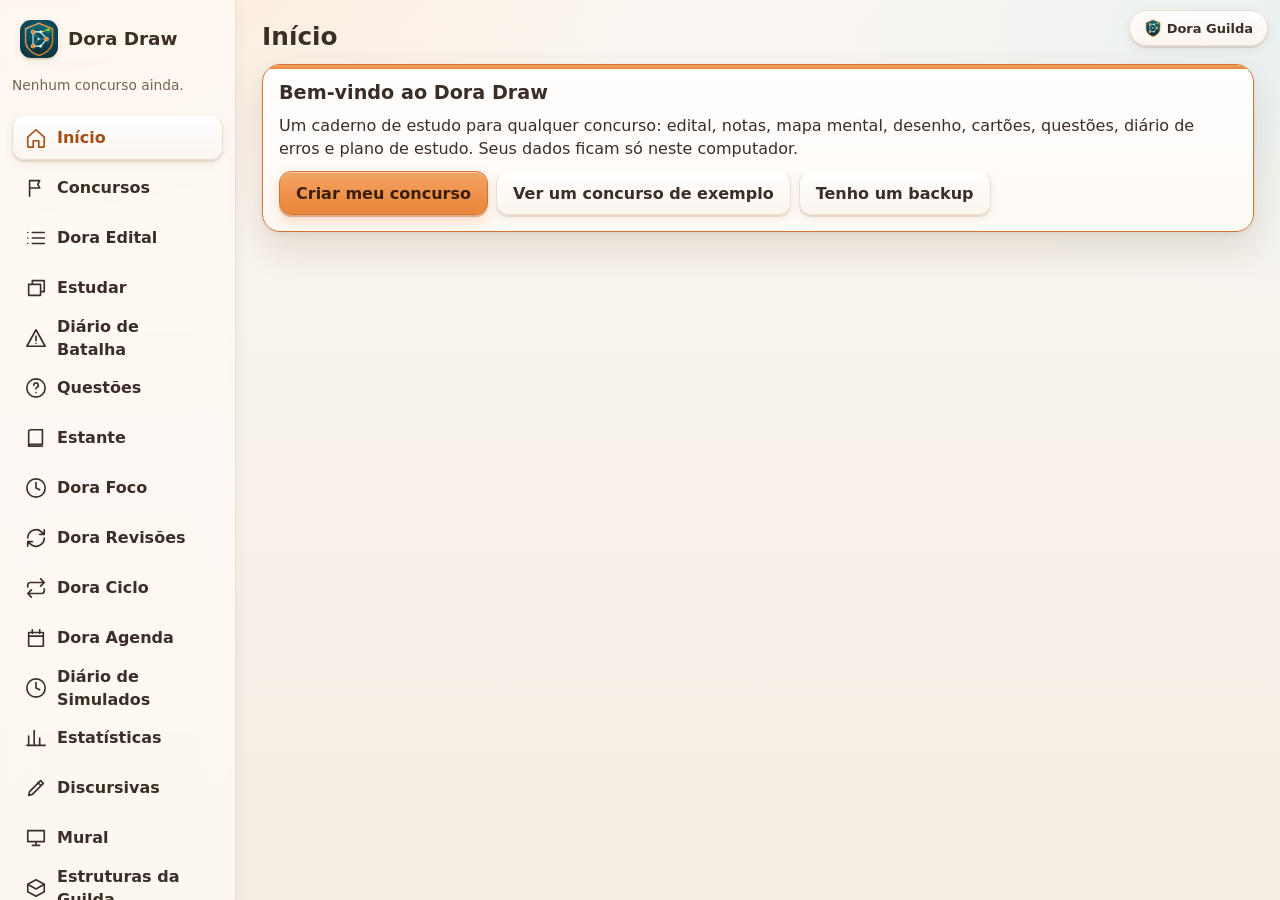
==== commit a0afe7a4: "Identidade gráfica Constelação da Guilda: ícones, marca, capa, avatares, PNGs do app; plano da versã" ====
--- a/draw/index.html
+++ b/draw/index.html
@@ -4,7 +4,7 @@
 <meta charset="utf-8">
 <meta name="viewport" content="width=device-width, initial-scale=1, viewport-fit=cover">
 <title>Dora Draw</title>
-<link rel="icon" href="icones/icone-32.png">
+<link rel="icon" type="image/svg+xml" href="../identidade/marca.svg"><link rel="icon" href="icones/icone-32.png">
 <link rel="manifest" href="manifest.webmanifest">
 <meta name="theme-color" content="#e8853a">
 <link rel="apple-touch-icon" href="icones/icone-192.png">
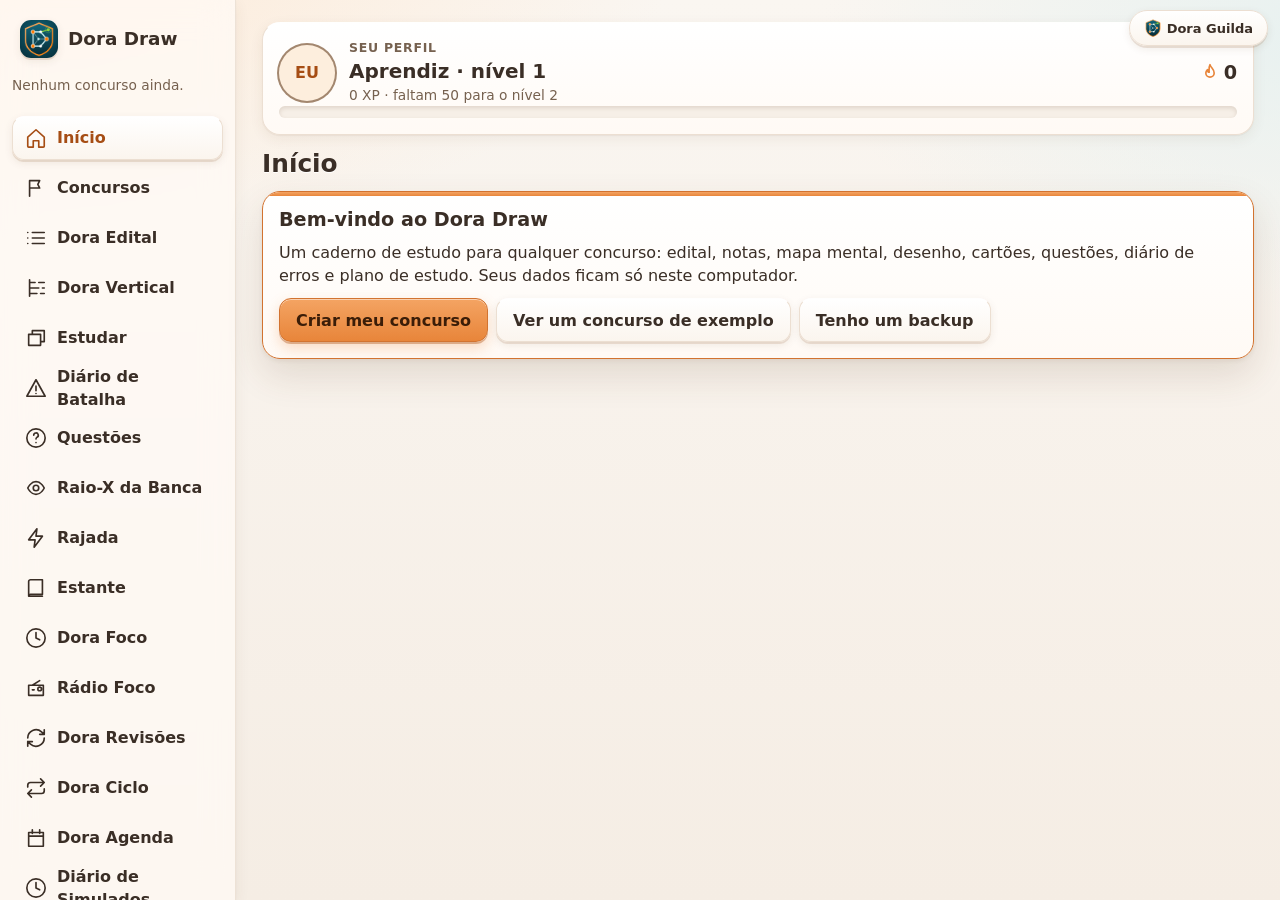
==== commit 536a6a07: "Dora Draw edição geral v1.1.0 no site (Vertical, Raio-X, Rajada, Tribunal, Escriba, Gamificação, Rád" ====
--- a/draw/index.html
+++ b/draw/index.html
@@ -8,8 +8,8 @@
 <link rel="manifest" href="manifest.webmanifest">
 <meta name="theme-color" content="#e8853a">
 <link rel="apple-touch-icon" href="icones/icone-192.png">
+<script src="ponte.js"></script>
 <script src="src/tema-cedo.js"></script>
-<script src="ponte.js"></script>
 <link rel="stylesheet" href="temas/temas.css">
 <link rel="stylesheet" href="temas/kit-3d.base.css">
 <link rel="stylesheet" href="src/app.css">
@@ -22,9 +22,11 @@
 <nav id="baixo" aria-label="Menu rápido"></nav>
 <div id="avisos" aria-live="polite"></div>
 <script src="src/logica.js"></script>
+<script src="src/logica2.js"></script>
 <script src="src/db.js"></script>
 <script src="src/editores.js"></script>
 <script src="src/ia.js"></script>
+<script src="src/radio.js"></script>
 <script src="src/app.js"></script>
 <script src="src/v-conc.js"></script>
 <script src="src/v-topico.js"></script>
@@ -35,6 +37,8 @@
 <script src="src/v-ia.js"></script>
 <script src="src/v-extras.js"></script>
 <script src="src/v-guilda.js"></script>
+<script src="src/v-dora2.js"></script>
+<script src="src/v-guilda2.js"></script>
 <script src="src/iniciar.js"></script>
 <script src="pwa.js"></script>
 </body>
--- a/draw/src/app.css
+++ b/draw/src/app.css
@@ -153,3 +153,55 @@
 .k3d-grade { grid-template-columns: repeat(3, minmax(0, 1fr)); }
 @media (min-width: 560px) { .k3d-grade { grid-template-columns: repeat(4, minmax(0, 1fr)); } }
 @media print { #lateral, #baixo { display: none; } }
+
+/* ===== Segunda leva: Vertical, Raio-X, Guilda, Salão, Rádio, Mural (só tokens var(--x)) ===== */
+.so-imprime { display: none; }
+@media print {
+  #lateral, #baixo, #avisos, .nao-imprime { display: none !important; }
+  #app { display: block; } #principal { padding: 0; } .so-imprime { display: block; }
+  .cartao { box-shadow: none; border: 1px solid var(--line); break-inside: avoid; }
+  .rolagem-x { overflow: visible; } .tabela.vertical { min-width: 0; font-size: .8rem; } .tabela.vertical input[type=date] { border: 0; background: none; }
+}
+.tabela.vertical { min-width: 640px; } .tabela.vertical input[type=date] { max-width: 138px; font-size: .85rem; }
+.vt-cx { text-align: center; width: 56px; } .vt-cx input { width: 18px; height: 18px; }
+.vt-disc th { background: var(--accent-soft); color: var(--accent); font-size: .85rem; } .vt-pai td { font-weight: 600; background: var(--inset); } .vt-tit a { color: inherit; }
+.vt-saida { white-space: pre-wrap; min-height: 200px; max-height: 320px; overflow: auto; margin: 0; font: inherit; font-size: .9rem; }
+.rx-svg { width: 100%; height: auto; display: block; } .rx-rot { fill: var(--ink); font-size: 11px; } .rx-val { fill: var(--muted); font-size: 11px; } .rx-barra { fill: var(--accent); } .rx-perigo { fill: var(--bad); }
+.seg-quebra { flex-wrap: wrap; }
+.g-ico { width: 20px; height: 20px; fill: none; stroke: currentColor; stroke-width: 2; stroke-linecap: round; stroke-linejoin: round; flex: none; } .g-fogo { color: var(--destaque); }
+.g-patente { font-size: 1.25rem; font-weight: 700; } .g-chama-peq { display: flex; align-items: center; gap: 4px; font-size: 1.2rem; flex: none; }
+.av { width: 56px; height: 56px; border-radius: 50%; display: grid; place-items: center; font-weight: 700; position: relative; flex: none; background: var(--accent-soft); color: var(--accent); box-shadow: 0 0 0 2px var(--line-forte); }
+.av-g { width: 72px; height: 72px; font-size: 1.6rem; }
+.av-bronze { box-shadow: 0 0 0 3px var(--destaque-borda); } .av-prata { box-shadow: 0 0 0 3px var(--muted), 0 0 0 5px var(--line); } .av-ouro { box-shadow: 0 0 0 3px var(--destaque), 0 0 0 6px var(--destaque-2); }
+.av-brasao { border-radius: 30%; box-shadow: 0 0 0 3px var(--accent), 0 0 0 6px var(--accent-soft); }
+.av-lenda { border: 4px solid transparent; background: linear-gradient(var(--accent-soft), var(--accent-soft)) padding-box, conic-gradient(var(--destaque), var(--accent), var(--azul), var(--destaque)) border-box; box-shadow: var(--sombra-1); }
+.av-selo { position: absolute; right: -4px; bottom: -4px; width: 24px; height: 24px; border-radius: 50%; background: var(--paper); display: grid; place-items: center; box-shadow: var(--sombra-1); color: var(--destaque); } .av-selo svg { width: 15px; height: 15px; }
+.cartao.g-fundo-faixas, .g-fundo-faixas { background: repeating-linear-gradient(135deg, var(--paper) 0 14px, color-mix(in srgb, var(--accent) 8%, var(--paper)) 14px 28px); }
+.cartao.g-fundo-pontos, .g-fundo-pontos { background: radial-gradient(color-mix(in srgb, var(--accent) 22%, transparent) 2px, transparent 2.5px) 0 0 / 16px 16px, var(--paper); }
+.cartao.g-fundo-ondas, .g-fundo-ondas { background: repeating-radial-gradient(circle at 0 100%, transparent 0 14px, color-mix(in srgb, var(--azul) 14%, transparent) 14px 16px), var(--paper); }
+.cartao.g-fundo-rede, .g-fundo-rede { background: linear-gradient(color-mix(in srgb, var(--accent) 10%, transparent) 1px, transparent 1px) 0 0 / 22px 22px, linear-gradient(90deg, color-mix(in srgb, var(--accent) 10%, transparent) 1px, transparent 1px) 0 0 / 22px 22px, var(--paper); }
+:root[data-realce="azul"], .g-amostra[data-realce="azul"] { --accent: var(--azul); --accent-soft: var(--azul-soft); }
+:root[data-realce="verde"], .g-amostra[data-realce="verde"] { --accent: var(--ok); --accent-soft: var(--ok-soft); }
+:root[data-realce="vinho"], .g-amostra[data-realce="vinho"] { --accent: var(--bad); --accent-soft: var(--bad-soft); }
+:root[data-realce="ouro"], .g-amostra[data-realce="ouro"] { --accent: var(--warn); --accent-soft: var(--warn-soft); }
+.g-amostra { width: 36px; height: 36px; border-radius: 50%; background: var(--accent); display: inline-block; box-shadow: var(--sombra-1); }
+.g-opcoes { display: grid; gap: 10px; grid-template-columns: repeat(auto-fill, minmax(116px, 1fr)); }
+.g-opcao { display: flex; flex-direction: column; align-items: center; gap: 6px; padding: 10px 6px; border: 1px solid var(--line); background: var(--paper); border-radius: var(--raio-p); color: var(--ink); cursor: pointer; font: inherit; min-height: 44px; }
+.g-opcao.sel { outline: 2px solid var(--accent); } .g-opcao.trancado { opacity: .5; cursor: not-allowed; } .g-on { font-size: .85rem; }
+.g-calor { width: 100%; min-width: 520px; height: auto; display: block; } .cal-txt { font-size: 9px; fill: var(--muted); }
+.cal { stroke: var(--line); stroke-width: .5; } .cal0 { fill: var(--inset); } .cal1 { fill: color-mix(in srgb, var(--accent) 25%, var(--inset)); } .cal2 { fill: color-mix(in srgb, var(--accent) 50%, var(--inset)); } .cal3 { fill: color-mix(in srgb, var(--accent) 75%, var(--inset)); } .cal4 { fill: var(--accent); }
+.g-brasoes { display: grid; gap: 10px; grid-template-columns: repeat(auto-fill, minmax(104px, 1fr)); margin-bottom: 8px; }
+.g-brasao { text-align: center; padding: 8px 4px; border-radius: var(--raio-p); background: var(--inset); } .g-brasao-svg { width: 52px; height: 60px; } .g-escudo { fill: var(--br, var(--accent)); stroke: var(--ink); stroke-width: 1.5; } .g-glifo path { stroke: var(--on-accent); stroke-width: 2; stroke-linecap: round; stroke-linejoin: round; fill: none; }
+.br0 { --br: var(--destaque-borda); } .br1 { --br: var(--azul); } .br2 { --br: var(--ok); } .br3 { --br: var(--accent); } .br4 { --br: var(--bad); } .br5 { --br: var(--destaque); }
+.g-brasao.trancado { filter: grayscale(1); opacity: .5; } .g-bn { font-weight: 600; font-size: .85rem; }
+.mural-quadro { position: relative; min-height: 520px; background: var(--inset); border-radius: var(--raio-p); box-shadow: var(--sombra-afundado); overflow: hidden; }
+.mural-vazio { position: absolute; inset: 0; display: grid; place-items: center; }
+.postit { position: absolute; width: 176px; max-width: calc(100% - 4px); padding: 4px 8px 8px; border-radius: 6px; box-shadow: var(--sombra-1); color: var(--ink); border: 1px solid var(--line-forte); display: flex; flex-direction: column; gap: 6px; }
+.postit.movendo { box-shadow: var(--sombra-2); cursor: grabbing; } .postit.fixo { border-color: var(--accent); border-width: 2px; }
+.postit-cab { cursor: grab; touch-action: none; display: flex; gap: 6px; align-items: center; min-height: 24px; user-select: none; } .postit.fixo .postit-cab { cursor: default; }
+.postit-txt { width: 100%; background: transparent; border: 0; resize: none; min-height: 60px; color: inherit; font: inherit; font-size: .92rem; padding: 2px; }
+.postit-img { width: 100%; border-radius: 4px; max-height: 150px; object-fit: cover; }
+.postit-cores { display: flex; gap: 5px; } .pcor { width: 22px; height: 22px; border-radius: 50%; border: 1px solid var(--line-forte); cursor: pointer; padding: 0; } .pcor.sel { outline: 2px solid var(--ink); }
+.postit-sel { font-size: .78rem; width: 100%; max-width: 100%; } .postit-pe { display: flex; gap: 6px; justify-content: space-between; } .postit-link { text-decoration: none; align-self: flex-start; }
+.cor-amarelo { background: var(--warn-soft); } .cor-laranja { background: var(--accent-soft); } .cor-azul { background: var(--azul-soft); } .cor-verde { background: var(--ok-soft); } .cor-rosa { background: var(--bad-soft); }
+.vt-tit { min-width: 190px; }
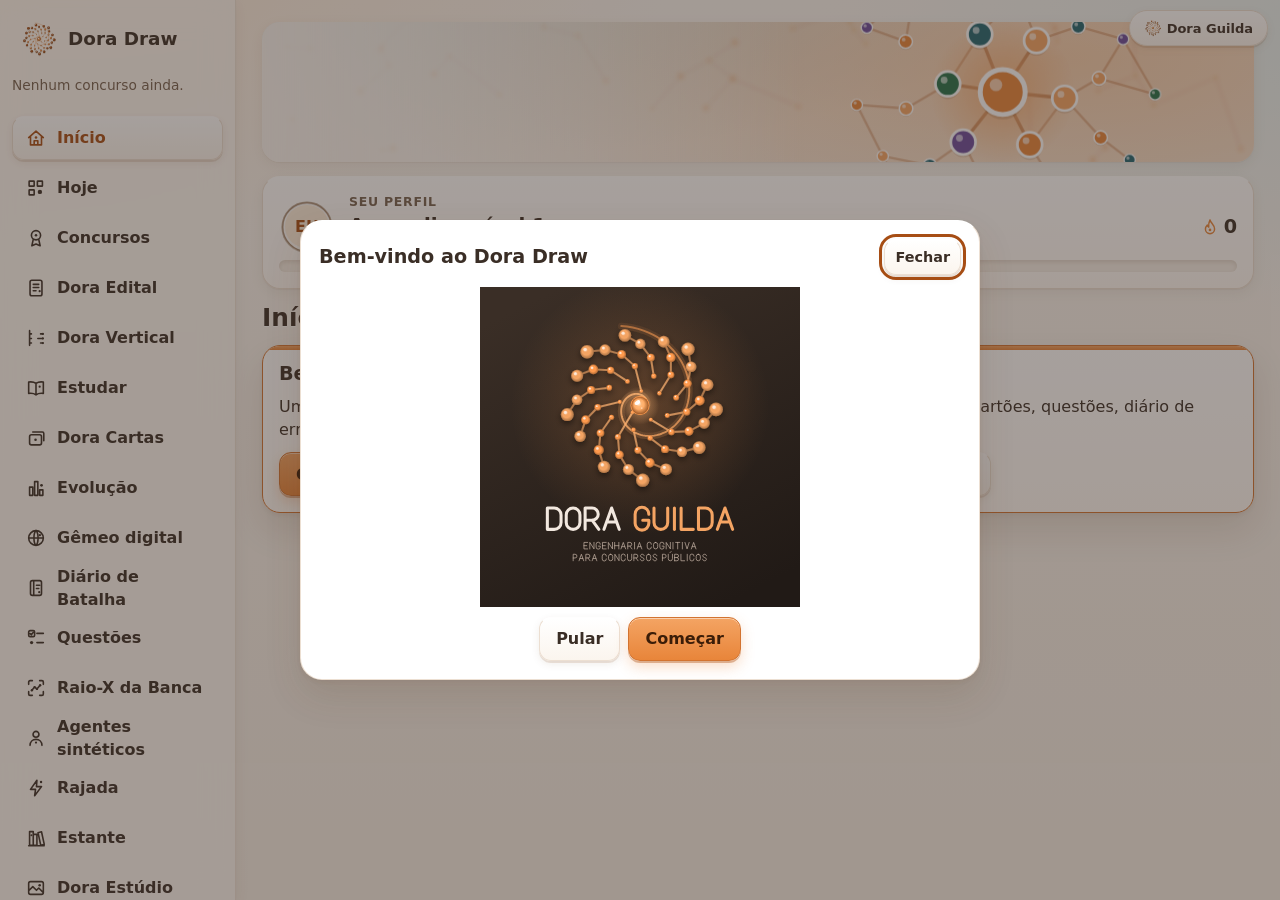
==== commit 72466c36: "Dora Draw edição geral 1.2.0 no site, mantendo a ponte com o Estúdio Co-Authored-By: Claude Opus 5.5" ====
--- a/draw/index.html
+++ b/draw/index.html
@@ -4,7 +4,7 @@
 <meta charset="utf-8">
 <meta name="viewport" content="width=device-width, initial-scale=1, viewport-fit=cover">
 <title>Dora Draw</title>
-<link rel="icon" type="image/svg+xml" href="../identidade/marca.svg"><link rel="icon" href="icones/icone-32.png">
+<link rel="icon" type="image/svg+xml" href="../favicon.svg"><link rel="icon" href="icones/icone-32.png">
 <link rel="manifest" href="manifest.webmanifest">
 <meta name="theme-color" content="#e8853a">
 <link rel="apple-touch-icon" href="icones/icone-192.png">
@@ -23,11 +23,20 @@
 <div id="avisos" aria-live="polite"></div>
 <script src="src/logica.js"></script>
 <script src="src/logica2.js"></script>
+<script src="src/logica3.js"></script>
+<script src="src/logica4.js"></script>
+<script src="src/logica5.js"></script>
+<script src="src/logica6.js"></script>
 <script src="src/db.js"></script>
 <script src="src/editores.js"></script>
+<script src="src/transformar-ui.js"></script>
 <script src="src/ia.js"></script>
 <script src="src/radio.js"></script>
+<script src="src/pena.js"></script>
+<script src="src/identidade-dados.js"></script>
+<script src="src/identidade.js"></script>
 <script src="src/app.js"></script>
+<script src="src/pena-app.js"></script>
 <script src="src/v-conc.js"></script>
 <script src="src/v-topico.js"></script>
 <script src="src/v-estudo.js"></script>
@@ -39,6 +48,10 @@
 <script src="src/v-guilda.js"></script>
 <script src="src/v-dora2.js"></script>
 <script src="src/v-guilda2.js"></script>
+<script src="src/v-novos.js"></script>
+<script src="src/v-quarta.js"></script>
+<script src="src/v-quinta.js"></script>
+<script src="src/v-estudio.js"></script>
 <script src="src/iniciar.js"></script>
 <script src="pwa.js"></script>
 </body>
--- a/draw/src/app.css
+++ b/draw/src/app.css
@@ -205,3 +205,78 @@
 .postit-sel { font-size: .78rem; width: 100%; max-width: 100%; } .postit-pe { display: flex; gap: 6px; justify-content: space-between; } .postit-link { text-decoration: none; align-self: flex-start; }
 .cor-amarelo { background: var(--warn-soft); } .cor-laranja { background: var(--accent-soft); } .cor-azul { background: var(--azul-soft); } .cor-verde { background: var(--ok-soft); } .cor-rosa { background: var(--bad-soft); }
 .vt-tit { min-width: 190px; }
+
+/* ---------- Dora Pena (camada de anotação) ---------- */
+.pena-bloco { position: relative; }
+.pena-camada { position: absolute; inset: 0; z-index: 5; pointer-events: none; overflow: hidden; }
+.pena-camada canvas { position: absolute; inset: 0; width: 100%; height: 100%; pointer-events: none; touch-action: none; }
+.pena-camada.ativa canvas { pointer-events: auto; }
+.pena-camada.oculta .pena-fita { display: none; }
+.pena-fita { position: absolute; display: grid; place-items: center; box-sizing: border-box; border-radius: 6px; background: var(--accent); color: var(--paper); box-shadow: var(--sombra-btn); border: 1px solid var(--line); pointer-events: auto; cursor: pointer; font-size: .8rem; font-weight: 650; overflow: hidden; }
+.pena-fita.aberta { background: transparent; color: transparent; box-shadow: none; outline: 2px dashed var(--accent); outline-offset: -2px; }
+.pena-camada.ativa .pena-fita { pointer-events: none; }
+.pena-texto-campo { position: absolute; width: 190px; min-height: 36px; z-index: 2; pointer-events: auto; }
+.pena-barra { display: flex; flex-direction: column; gap: 4px; padding: 10px; margin: 8px 0; border-radius: var(--raio-p); background: var(--inset); box-shadow: var(--sombra-afundado); max-width: 100%; min-width: 0; }
+.pena-barra .ferr { margin-bottom: 0; align-items: center; }
+.pena-barra .cores { display: flex; gap: 6px; flex-wrap: wrap; }
+.pena-barra .cor { width: 30px; height: 30px; }
+.pena-barra select { width: auto; min-height: 38px; }
+.pena-barra [hidden] { display: none !important; }
+.pena-relogio { display: flex; flex-wrap: wrap; gap: 6px; align-items: center; }
+.pena-relogio .tempo { font-variant-numeric: tabular-nums; font-weight: 700; font-size: 1.1rem; min-width: 64px; padding: 4px 10px; border-radius: 10px; background: var(--paper); box-shadow: var(--sombra-afundado); text-align: center; }
+.pena-relogio .tempo.estourou { color: var(--bad); }
+.pena-relogio input[type=number] { width: 72px; min-height: 36px; }
+.pena-audio { display: flex; flex-direction: column; gap: 6px; }
+.pena-audio audio { width: 100%; max-width: 100%; }
+.pena-audio .item { display: flex; flex-wrap: wrap; gap: 6px; align-items: center; }
+
+/* ---------- identidade visual nova (só figuras; sem cor literal) ---------- */
+.dg-fig { display: block; line-height: 0; } .dg-fig svg { display: block; width: 100%; height: auto; }
+.marca .dg-marca { width: 38px; height: 38px; flex: none; } .marca .dg-marca svg { width: 38px; height: 38px; }
+.dg-vazio-fig { width: min(220px, 70%); margin: 0 auto 10px; }
+.dg-capa { width: 100%; height: clamp(84px, 13vw, 140px); border-radius: var(--raio, 14px); overflow: hidden; margin-bottom: 14px; box-shadow: var(--sombra-1); } .dg-capa svg { width: 100%; height: 100%; }
+.dg-onb-fig { width: min(320px, 80%); margin: 0 auto; } .dg-onb-pontos { display: flex; gap: 6px; justify-content: center; margin-bottom: 12px; } .dg-onb-pontos i { width: 8px; height: 8px; border-radius: 50%; background: var(--line-forte); } .dg-onb-pontos i.on { background: var(--accent); }
+.av.av-fig { box-shadow: none; background: transparent; } .av.av-fig .av-miolo { position: absolute; inset: 11%; border-radius: 50%; display: grid; place-items: center; background: var(--accent-soft); color: var(--accent); overflow: hidden; }
+.av.av-fig .dg-moldura { position: absolute; inset: 0; z-index: 1; pointer-events: none; } .av.av-fig .dg-avatar-img { position: absolute; inset: 11%; width: auto; border-radius: 50%; overflow: hidden; } .av.av-fig .dg-avatar-img svg { width: 100%; height: 100%; }
+.av.av-fig .av-selo { z-index: 2; }
+.dg-selo { width: 56px; height: 56px; margin: 0 auto; } .dg-selo-off { filter: grayscale(1); opacity: .45; }
+.g-brasao .dg-selo { margin-bottom: 4px; }
+.dg-moldura-lista { display: grid; grid-template-columns: repeat(auto-fill, minmax(84px, 1fr)); gap: 10px; } .dg-moldura-item { text-align: center; font-size: .82rem; } .dg-moldura-item .dg-fig { width: 64px; margin: 0 auto 4px; } .dg-moldura-item.trancado { filter: grayscale(1); opacity: .5; }
+.g-opcao .dg-avatar-img { width: 48px; }
+
+/* ---------- Mural: Kanban e calendário; mapa mental em modo teste ---------- */
+.mural-quadro.mural-outra { background: none; border: 0; box-shadow: none; padding: 0; min-height: 0; }
+.kb { display: grid; grid-template-columns: repeat(3, minmax(0, 1fr)); gap: 10px; align-items: start; } @media (max-width: 640px) { .kb { grid-template-columns: minmax(0, 1fr); } }
+.kb-col { background: var(--inset); border-radius: var(--raio-p); padding: 8px; min-height: 90px; border: 2px dashed transparent; } .kb-col.alvo { border-color: var(--accent); } .kb-col h3 { margin: 0 0 8px; font-size: .95rem; }
+.kb-card { border: 1px solid var(--line-forte); border-radius: 8px; padding: 8px; margin-bottom: 8px; color: var(--ink); box-shadow: var(--sombra-1); cursor: grab; display: grid; gap: 6px; } .kb-txt { white-space: pre-wrap; overflow-wrap: anywhere; } .kb-acoes { gap: 4px; } .kb-acoes input[type=date] { min-width: 0; flex: 1; font-size: .8rem; }
+.cal-mes { display: grid; grid-template-columns: repeat(7, minmax(0, 1fr)); gap: 3px; } .cal-cab { text-align: center; font-size: .8rem; color: var(--muted); font-weight: 600; }
+.cal-dia { min-width: 0; min-height: 58px; padding: 3px; border: 1px solid var(--line); background: var(--paper); border-radius: 8px; display: flex; flex-direction: column; gap: 2px; align-items: stretch; text-align: left; cursor: pointer; font: inherit; color: var(--ink); overflow: hidden; }
+.cal-dia.fora { opacity: .45; } .cal-dia.hoje { outline: 2px solid var(--accent); } .cal-dia.sel { background: var(--accent-soft); } .cal-n { font-size: .8rem; font-weight: 700; }
+.cal-chip { font-size: .65rem; line-height: 1.2; border-radius: 4px; padding: 1px 3px; overflow: hidden; white-space: nowrap; text-overflow: ellipsis; } .cal-mais { font-size: .65rem; color: var(--muted); }
+.mapa .no.mascara rect { stroke-dasharray: 5 4; } .mapa .no.mascara text { opacity: .0; } .mapa .no.mascara .interroga { opacity: 1; font-weight: 700; }
+.mapa .no.sabia rect { stroke: var(--ok); stroke-width: 3.5; } .mapa .no.nao rect { stroke: var(--bad); stroke-width: 3.5; }
+.teste-barra { display: flex; flex-wrap: wrap; gap: 8px; align-items: center; margin-bottom: 8px; }
+
+/* girassol que gira: logo do menu (48 s, 7 s com o mouse) e indicador de carregando (4,5 s). Não gira o ícone do app nem o favicon. */
+@keyframes dg-girar { to { transform: rotate(360deg); } }
+.marca .dg-marca svg { transform-origin: 50% 50%; animation: dg-girar 48s linear infinite; }
+.marca:hover .dg-marca svg { animation-duration: 7s; }
+.dg-girando { display: inline-flex; width: 1.25em; height: 1.25em; vertical-align: -0.25em; margin-right: 6px; flex: none; }
+.dg-girando svg { width: 100%; height: 100%; transform-origin: 50% 50%; animation: dg-girar 4.5s linear infinite; }
+@media (prefers-reduced-motion: reduce) { .marca .dg-marca svg, .dg-girando svg { animation: none; } }
+html[data-movimento="reduzido"] .marca .dg-marca svg, html[data-movimento="reduzido"] .dg-girando svg { animation: none; }
+
+/* quinta leva: Gêmeo digital (girassol, faixa por disciplina) e Agentes sintéticos. Só usa os tokens que já existem. */
+.gm-palco { max-width: 460px; margin: 0 auto 10px; } .gm-girassol { width: 100%; height: auto; display: block; }
+.gm-semente { fill: var(--accent); stroke: var(--accent); stroke-opacity: .55; stroke-width: 1; cursor: pointer; outline: none; }
+.gm-semente.gm-pouco { stroke-dasharray: 2 2; stroke-opacity: .8; } .gm-semente:hover, .gm-semente:focus-visible, .gm-semente.sel { stroke: var(--ink); stroke-opacity: 1; stroke-width: 2; }
+.gm-faixa-svg { width: 100%; height: auto; display: block; max-width: 520px; } .gm-trilho { fill: var(--inset); } .gm-barra { fill: var(--accent); } .gm-bigode { stroke: var(--ink); stroke-width: 2; stroke-linecap: round; opacity: .8; }
+@keyframes gm-nasce { from { opacity: 0; transform: scale(.2); } to { opacity: 1; transform: scale(1); } }
+@media (prefers-reduced-motion: no-preference) { html:not([data-movimento="reduzido"]) .gm-semente { transform-box: fill-box; transform-origin: center; animation: gm-nasce .45s ease-out both; animation-delay: calc(var(--i) * 6ms); } }
+
+/* Dora Estúdio: escolha do tipo, infográfico desenhado pelo app e caixa isolada da página interativa. Só tokens que já existem. */
+.est-tipo { display: flex; flex-direction: column; gap: 4px; align-items: flex-start; text-align: left; font: inherit; color: var(--ink); cursor: pointer; min-width: 0; }
+.est-tipo[aria-checked="true"] { outline: 3px solid var(--accent); outline-offset: -3px; background: var(--accent-soft); }
+.est-tipo:disabled { cursor: not-allowed; opacity: .6; }
+.est-info { border-radius: 16px; overflow: hidden; box-shadow: var(--sombra-afundado); } .est-info svg { width: 100%; height: auto; display: block; }
+.est-caixa { width: 100%; height: min(70vh, 640px); min-height: 360px; border: 1px solid var(--line); border-radius: 14px; background: var(--paper); display: block; }
